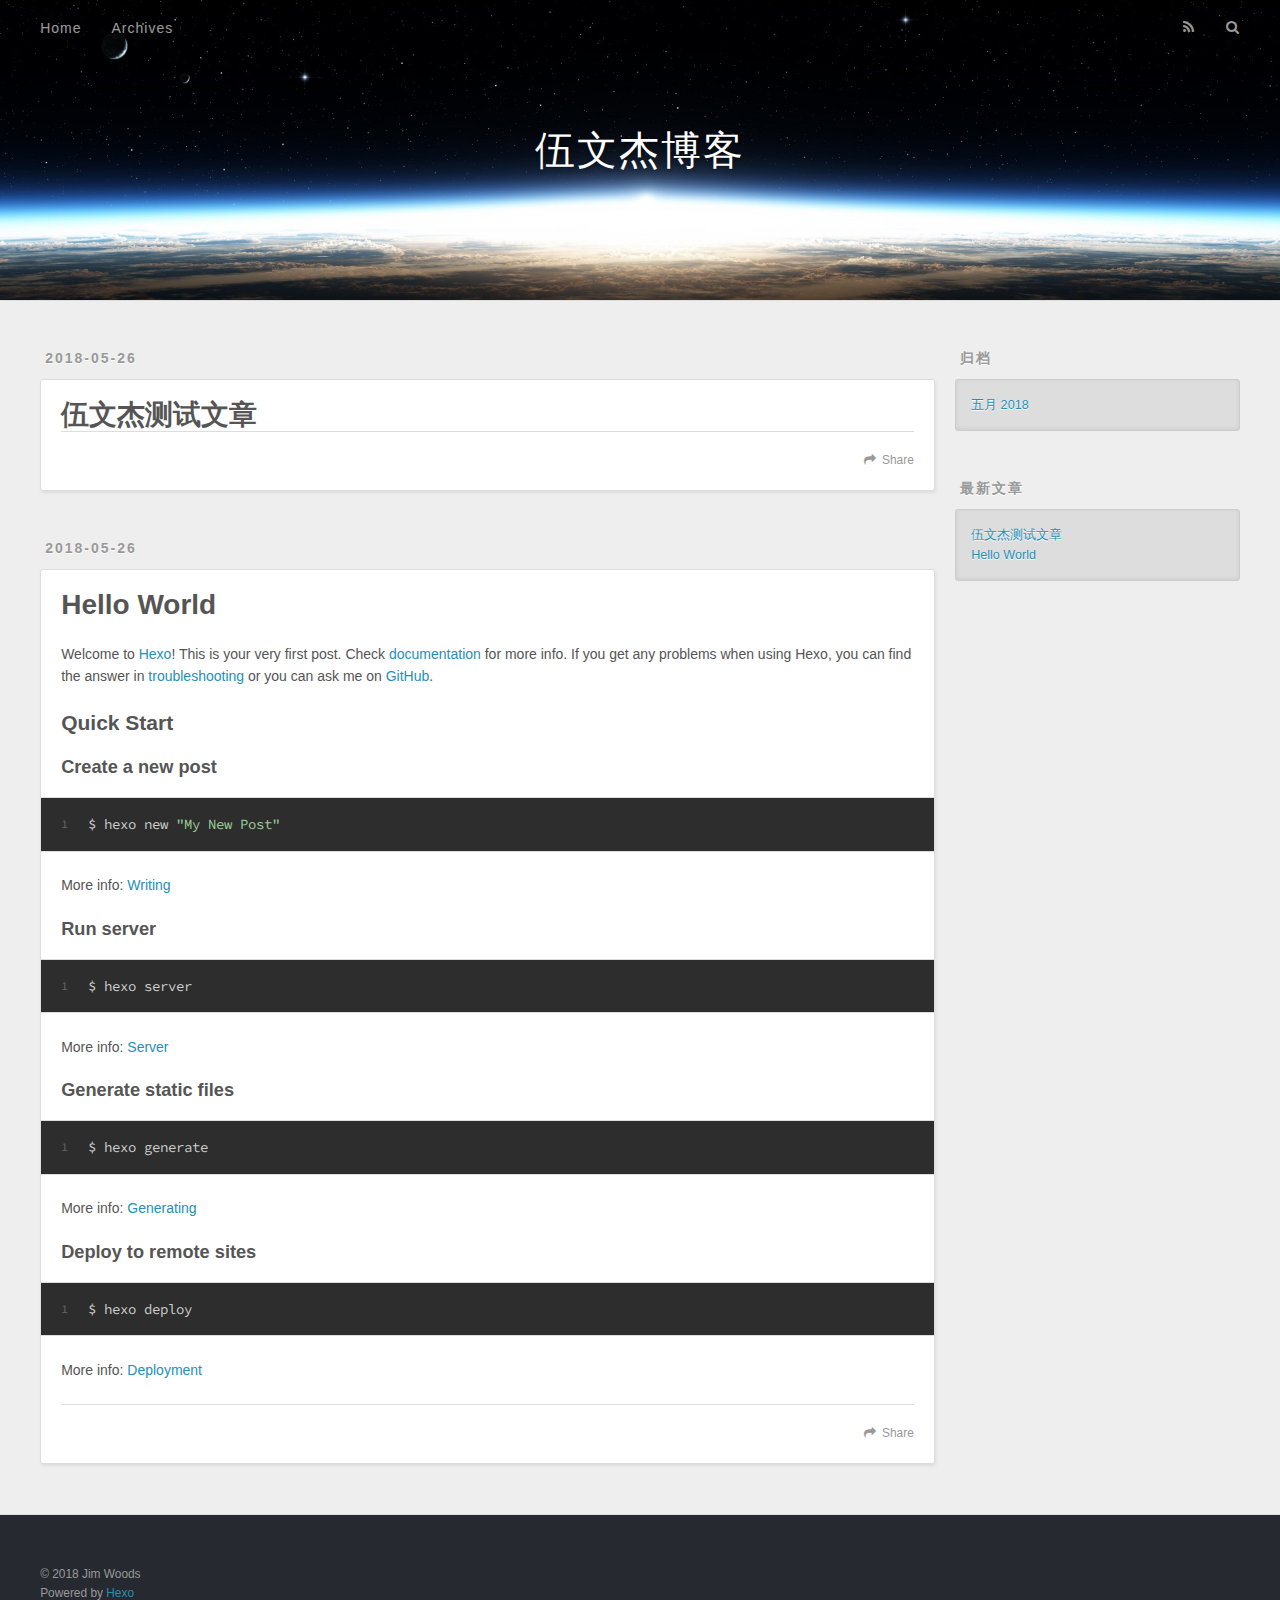
==== index.html @ f6fec32f "Site updated: 2018-05-26 16:33:11" ====
<!DOCTYPE html>
<html>
<head>
  <meta charset="utf-8">
  

  
  <title>伍文杰博客</title>
  <meta name="viewport" content="width=device-width, initial-scale=1, maximum-scale=1">
  <meta property="og:type" content="website">
<meta property="og:title" content="伍文杰博客">
<meta property="og:url" content="http://yoursite.com/index.html">
<meta property="og:site_name" content="伍文杰博客">
<meta property="og:locale" content="zh-CN">
<meta name="twitter:card" content="summary">
<meta name="twitter:title" content="伍文杰博客">
  
    <link rel="alternate" href="/atom.xml" title="伍文杰博客" type="application/atom+xml">
  
  
    <link rel="icon" href="/favicon.png">
  
  
    <link href="//fonts.googleapis.com/css?family=Source+Code+Pro" rel="stylesheet" type="text/css">
  
  <link rel="stylesheet" href="/css/style.css">
</head>

<body>
  <div id="container">
    <div id="wrap">
      <header id="header">
  <div id="banner"></div>
  <div id="header-outer" class="outer">
    <div id="header-title" class="inner">
      <h1 id="logo-wrap">
        <a href="/" id="logo">伍文杰博客</a>
      </h1>
      
    </div>
    <div id="header-inner" class="inner">
      <nav id="main-nav">
        <a id="main-nav-toggle" class="nav-icon"></a>
        
          <a class="main-nav-link" href="/">Home</a>
        
          <a class="main-nav-link" href="/archives">Archives</a>
        
      </nav>
      <nav id="sub-nav">
        
          <a id="nav-rss-link" class="nav-icon" href="/atom.xml" title="RSS Feed"></a>
        
        <a id="nav-search-btn" class="nav-icon" title="搜索"></a>
      </nav>
      <div id="search-form-wrap">
        <form action="//google.com/search" method="get" accept-charset="UTF-8" class="search-form"><input type="search" name="q" class="search-form-input" placeholder="Search"><button type="submit" class="search-form-submit">&#xF002;</button><input type="hidden" name="sitesearch" value="http://yoursite.com"></form>
      </div>
    </div>
  </div>
</header>
      <div class="outer">
        <section id="main">
  
    <article id="post-伍文杰测试文章" class="article article-type-post" itemscope itemprop="blogPost">
  <div class="article-meta">
    <a href="/2018/05/26/伍文杰测试文章/" class="article-date">
  <time datetime="2018-05-26T08:25:30.000Z" itemprop="datePublished">2018-05-26</time>
</a>
    
  </div>
  <div class="article-inner">
    
    
      <header class="article-header">
        
  
    <h1 itemprop="name">
      <a class="article-title" href="/2018/05/26/伍文杰测试文章/">伍文杰测试文章</a>
    </h1>
  

      </header>
    
    <div class="article-entry" itemprop="articleBody">
      
        
      
    </div>
    <footer class="article-footer">
      <a data-url="http://yoursite.com/2018/05/26/伍文杰测试文章/" data-id="cjhn4tda400001oex95e65n4l" class="article-share-link">Share</a>
      
      
    </footer>
  </div>
  
</article>


  
    <article id="post-hello-world" class="article article-type-post" itemscope itemprop="blogPost">
  <div class="article-meta">
    <a href="/2018/05/26/hello-world/" class="article-date">
  <time datetime="2018-05-26T06:50:49.841Z" itemprop="datePublished">2018-05-26</time>
</a>
    
  </div>
  <div class="article-inner">
    
    
      <header class="article-header">
        
  
    <h1 itemprop="name">
      <a class="article-title" href="/2018/05/26/hello-world/">Hello World</a>
    </h1>
  

      </header>
    
    <div class="article-entry" itemprop="articleBody">
      
        <p>Welcome to <a href="https://hexo.io/" target="_blank" rel="noopener">Hexo</a>! This is your very first post. Check <a href="https://hexo.io/docs/" target="_blank" rel="noopener">documentation</a> for more info. If you get any problems when using Hexo, you can find the answer in <a href="https://hexo.io/docs/troubleshooting.html" target="_blank" rel="noopener">troubleshooting</a> or you can ask me on <a href="https://github.com/hexojs/hexo/issues" target="_blank" rel="noopener">GitHub</a>.</p>
<h2 id="Quick-Start"><a href="#Quick-Start" class="headerlink" title="Quick Start"></a>Quick Start</h2><h3 id="Create-a-new-post"><a href="#Create-a-new-post" class="headerlink" title="Create a new post"></a>Create a new post</h3><figure class="highlight bash"><table><tr><td class="gutter"><pre><span class="line">1</span><br></pre></td><td class="code"><pre><span class="line">$ hexo new <span class="string">"My New Post"</span></span><br></pre></td></tr></table></figure>
<p>More info: <a href="https://hexo.io/docs/writing.html" target="_blank" rel="noopener">Writing</a></p>
<h3 id="Run-server"><a href="#Run-server" class="headerlink" title="Run server"></a>Run server</h3><figure class="highlight bash"><table><tr><td class="gutter"><pre><span class="line">1</span><br></pre></td><td class="code"><pre><span class="line">$ hexo server</span><br></pre></td></tr></table></figure>
<p>More info: <a href="https://hexo.io/docs/server.html" target="_blank" rel="noopener">Server</a></p>
<h3 id="Generate-static-files"><a href="#Generate-static-files" class="headerlink" title="Generate static files"></a>Generate static files</h3><figure class="highlight bash"><table><tr><td class="gutter"><pre><span class="line">1</span><br></pre></td><td class="code"><pre><span class="line">$ hexo generate</span><br></pre></td></tr></table></figure>
<p>More info: <a href="https://hexo.io/docs/generating.html" target="_blank" rel="noopener">Generating</a></p>
<h3 id="Deploy-to-remote-sites"><a href="#Deploy-to-remote-sites" class="headerlink" title="Deploy to remote sites"></a>Deploy to remote sites</h3><figure class="highlight bash"><table><tr><td class="gutter"><pre><span class="line">1</span><br></pre></td><td class="code"><pre><span class="line">$ hexo deploy</span><br></pre></td></tr></table></figure>
<p>More info: <a href="https://hexo.io/docs/deployment.html" target="_blank" rel="noopener">Deployment</a></p>

      
    </div>
    <footer class="article-footer">
      <a data-url="http://yoursite.com/2018/05/26/hello-world/" data-id="cjhn4tdaj00011oexvf4c4jcm" class="article-share-link">Share</a>
      
      
    </footer>
  </div>
  
</article>


  


</section>
        
          <aside id="sidebar">
  
    

  
    

  
    
  
    
  <div class="widget-wrap">
    <h3 class="widget-title">归档</h3>
    <div class="widget">
      <ul class="archive-list"><li class="archive-list-item"><a class="archive-list-link" href="/archives/2018/05/">五月 2018</a></li></ul>
    </div>
  </div>


  
    
  <div class="widget-wrap">
    <h3 class="widget-title">最新文章</h3>
    <div class="widget">
      <ul>
        
          <li>
            <a href="/2018/05/26/伍文杰测试文章/">伍文杰测试文章</a>
          </li>
        
          <li>
            <a href="/2018/05/26/hello-world/">Hello World</a>
          </li>
        
      </ul>
    </div>
  </div>

  
</aside>
        
      </div>
      <footer id="footer">
  
  <div class="outer">
    <div id="footer-info" class="inner">
      &copy; 2018 Jim Woods<br>
      Powered by <a href="http://hexo.io/" target="_blank">Hexo</a>
    </div>
  </div>
</footer>
    </div>
    <nav id="mobile-nav">
  
    <a href="/" class="mobile-nav-link">Home</a>
  
    <a href="/archives" class="mobile-nav-link">Archives</a>
  
</nav>
    

<script src="//ajax.googleapis.com/ajax/libs/jquery/2.0.3/jquery.min.js"></script>


  <link rel="stylesheet" href="/fancybox/jquery.fancybox.css">
  <script src="/fancybox/jquery.fancybox.pack.js"></script>


<script src="/js/script.js"></script>



  </div>
</body>
</html>
---- css/style.css ----
body {
  width: 100%;
}
body:before,
body:after {
  content: "";
  display: table;
}
body:after {
  clear: both;
}
html,
body,
div,
span,
applet,
object,
iframe,
h1,
h2,
h3,
h4,
h5,
h6,
p,
blockquote,
pre,
a,
abbr,
acronym,
address,
big,
cite,
code,
del,
dfn,
em,
img,
ins,
kbd,
q,
s,
samp,
small,
strike,
strong,
sub,
sup,
tt,
var,
dl,
dt,
dd,
ol,
ul,
li,
fieldset,
form,
label,
legend,
table,
caption,
tbody,
tfoot,
thead,
tr,
th,
td {
  margin: 0;
  padding: 0;
  border: 0;
  outline: 0;
  font-weight: inherit;
  font-style: inherit;
  font-family: inherit;
  font-size: 100%;
  vertical-align: baseline;
}
body {
  line-height: 1;
  color: #000;
  background: #fff;
}
ol,
ul {
  list-style: none;
}
table {
  border-collapse: separate;
  border-spacing: 0;
  vertical-align: middle;
}
caption,
th,
td {
  text-align: left;
  font-weight: normal;
  vertical-align: middle;
}
a img {
  border: none;
}
input,
button {
  margin: 0;
  padding: 0;
}
input::-moz-focus-inner,
button::-moz-focus-inner {
  border: 0;
  padding: 0;
}
@font-face {
  font-family: FontAwesome;
  font-style: normal;
  font-weight: normal;
  src: url("fonts/fontawesome-webfont.eot?v=#4.0.3");
  src: url("fonts/fontawesome-webfont.eot?#iefix&v=#4.0.3") format("embedded-opentype"), url("fonts/fontawesome-webfont.woff?v=#4.0.3") format("woff"), url("fonts/fontawesome-webfont.ttf?v=#4.0.3") format("truetype"), url("fonts/fontawesome-webfont.svg#fontawesomeregular?v=#4.0.3") format("svg");
}
html,
body,
#container {
  height: 100%;
}
body {
  background: #eee;
  font: 14px -apple-system, BlinkMacSystemFont, "Segoe UI", "Roboto", "Oxygen", "Ubuntu", "Cantarell", "Fira Sans", "Droid Sans", "Helvetica Neue", sans-serif;
  -webkit-text-size-adjust: 100%;
}
.outer {
  max-width: 1220px;
  margin: 0 auto;
  padding: 0 20px;
}
.outer:before,
.outer:after {
  content: "";
  display: table;
}
.outer:after {
  clear: both;
}
.inner {
  display: inline;
  float: left;
  width: 98.33333333333333%;
  margin: 0 0.833333333333333%;
}
.left,
.alignleft {
  float: left;
}
.right,
.alignright {
  float: right;
}
.clear {
  clear: both;
}
#container {
  position: relative;
}
.mobile-nav-on {
  overflow: hidden;
}
#wrap {
  height: 100%;
  width: 100%;
  position: absolute;
  top: 0;
  left: 0;
  -webkit-transition: 0.2s ease-out;
  -moz-transition: 0.2s ease-out;
  -ms-transition: 0.2s ease-out;
  transition: 0.2s ease-out;
  z-index: 1;
  background: #eee;
}
.mobile-nav-on #wrap {
  left: 280px;
}
@media screen and (min-width: 768px) {
  #main {
    display: inline;
    float: left;
    width: 73.33333333333333%;
    margin: 0 0.833333333333333%;
  }
}
.article-date,
.article-category-link,
.archive-year,
.widget-title {
  text-decoration: none;
  text-transform: uppercase;
  letter-spacing: 2px;
  color: #999;
  margin-bottom: 1em;
  margin-left: 5px;
  line-height: 1em;
  text-shadow: 0 1px #fff;
  font-weight: bold;
}
.article-inner,
.archive-article-inner {
  background: #fff;
  -webkit-box-shadow: 1px 2px 3px #ddd;
  box-shadow: 1px 2px 3px #ddd;
  border: 1px solid #ddd;
  border-radius: 3px;
}
.article-entry h1,
.widget h1 {
  font-size: 2em;
}
.article-entry h2,
.widget h2 {
  font-size: 1.5em;
}
.article-entry h3,
.widget h3 {
  font-size: 1.3em;
}
.article-entry h4,
.widget h4 {
  font-size: 1.2em;
}
.article-entry h5,
.widget h5 {
  font-size: 1em;
}
.article-entry h6,
.widget h6 {
  font-size: 1em;
  color: #999;
}
.article-entry hr,
.widget hr {
  border: 1px dashed #ddd;
}
.article-entry strong,
.widget strong {
  font-weight: bold;
}
.article-entry em,
.widget em,
.article-entry cite,
.widget cite {
  font-style: italic;
}
.article-entry sup,
.widget sup,
.article-entry sub,
.widget sub {
  font-size: 0.75em;
  line-height: 0;
  position: relative;
  vertical-align: baseline;
}
.article-entry sup,
.widget sup {
  top: -0.5em;
}
.article-entry sub,
.widget sub {
  bottom: -0.2em;
}
.article-entry small,
.widget small {
  font-size: 0.85em;
}
.article-entry acronym,
.widget acronym,
.article-entry abbr,
.widget abbr {
  border-bottom: 1px dotted;
}
.article-entry ul,
.widget ul,
.article-entry ol,
.widget ol,
.article-entry dl,
.widget dl {
  margin: 0 20px;
  line-height: 1.6em;
}
.article-entry ul ul,
.widget ul ul,
.article-entry ol ul,
.widget ol ul,
.article-entry ul ol,
.widget ul ol,
.article-entry ol ol,
.widget ol ol {
  margin-top: 0;
  margin-bottom: 0;
}
.article-entry ul,
.widget ul {
  list-style: disc;
}
.article-entry ol,
.widget ol {
  list-style: decimal;
}
.article-entry dt,
.widget dt {
  font-weight: bold;
}
#header {
  height: 300px;
  position: relative;
  border-bottom: 1px solid #ddd;
}
#header:before,
#header:after {
  content: "";
  position: absolute;
  left: 0;
  right: 0;
  height: 40px;
}
#header:before {
  top: 0;
  background: -webkit-linear-gradient(rgba(0,0,0,0.2), transparent);
  background: -moz-linear-gradient(rgba(0,0,0,0.2), transparent);
  background: -ms-linear-gradient(rgba(0,0,0,0.2), transparent);
  background: linear-gradient(rgba(0,0,0,0.2), transparent);
}
#header:after {
  bottom: 0;
  background: -webkit-linear-gradient(transparent, rgba(0,0,0,0.2));
  background: -moz-linear-gradient(transparent, rgba(0,0,0,0.2));
  background: -ms-linear-gradient(transparent, rgba(0,0,0,0.2));
  background: linear-gradient(transparent, rgba(0,0,0,0.2));
}
#header-outer {
  height: 100%;
  position: relative;
}
#header-inner {
  position: relative;
  overflow: hidden;
}
#banner {
  position: absolute;
  top: 0;
  left: 0;
  width: 100%;
  height: 100%;
  background: url("images/banner.jpg") center #000;
  -webkit-background-size: cover;
  -moz-background-size: cover;
  background-size: cover;
  z-index: -1;
}
#header-title {
  text-align: center;
  height: 40px;
  position: absolute;
  top: 50%;
  left: 0;
  margin-top: -20px;
}
#logo,
#subtitle {
  text-decoration: none;
  color: #fff;
  font-weight: 300;
  text-shadow: 0 1px 4px rgba(0,0,0,0.3);
}
#logo {
  font-size: 40px;
  line-height: 40px;
  letter-spacing: 2px;
}
#subtitle {
  font-size: 16px;
  line-height: 16px;
  letter-spacing: 1px;
}
#subtitle-wrap {
  margin-top: 16px;
}
#main-nav {
  float: left;
  margin-left: -15px;
}
.nav-icon,
.main-nav-link {
  float: left;
  color: #fff;
  opacity: 0.6;
  text-decoration: none;
  text-shadow: 0 1px rgba(0,0,0,0.2);
  -webkit-transition: opacity 0.2s;
  -moz-transition: opacity 0.2s;
  -ms-transition: opacity 0.2s;
  transition: opacity 0.2s;
  display: block;
  padding: 20px 15px;
}
.nav-icon:hover,
.main-nav-link:hover {
  opacity: 1;
}
.nav-icon {
  font-family: FontAwesome;
  text-align: center;
  font-size: 14px;
  width: 14px;
  height: 14px;
  padding: 20px 15px;
  position: relative;
  cursor: pointer;
}
.main-nav-link {
  font-weight: 300;
  letter-spacing: 1px;
}
@media screen and (max-width: 479px) {
  .main-nav-link {
    display: none;
  }
}
#main-nav-toggle {
  display: none;
}
#main-nav-toggle:before {
  content: "\f0c9";
}
@media screen and (max-width: 479px) {
  #main-nav-toggle {
    display: block;
  }
}
#sub-nav {
  float: right;
  margin-right: -15px;
}
#nav-rss-link:before {
  content: "\f09e";
}
#nav-search-btn:before {
  content: "\f002";
}
#search-form-wrap {
  position: absolute;
  top: 15px;
  width: 150px;
  height: 30px;
  right: -150px;
  opacity: 0;
  -webkit-transition: 0.2s ease-out;
  -moz-transition: 0.2s ease-out;
  -ms-transition: 0.2s ease-out;
  transition: 0.2s ease-out;
}
#search-form-wrap.on {
  opacity: 1;
  right: 0;
}
@media screen and (max-width: 479px) {
  #search-form-wrap {
    width: 100%;
    right: -100%;
  }
}
.search-form {
  position: absolute;
  top: 0;
  left: 0;
  right: 0;
  background: #fff;
  padding: 5px 15px;
  border-radius: 15px;
  -webkit-box-shadow: 0 0 10px rgba(0,0,0,0.3);
  box-shadow: 0 0 10px rgba(0,0,0,0.3);
}
.search-form-input {
  border: none;
  background: none;
  color: #555;
  width: 100%;
  font: 13px -apple-system, BlinkMacSystemFont, "Segoe UI", "Roboto", "Oxygen", "Ubuntu", "Cantarell", "Fira Sans", "Droid Sans", "Helvetica Neue", sans-serif;
  outline: none;
}
.search-form-input::-webkit-search-results-decoration,
.search-form-input::-webkit-search-cancel-button {
  -webkit-appearance: none;
}
.search-form-submit {
  position: absolute;
  top: 50%;
  right: 10px;
  margin-top: -7px;
  font: 13px FontAwesome;
  border: none;
  background: none;
  color: #bbb;
  cursor: pointer;
}
.search-form-submit:hover,
.search-form-submit:focus {
  color: #777;
}
.article {
  margin: 50px 0;
}
.article-inner {
  overflow: hidden;
}
.article-meta:before,
.article-meta:after {
  content: "";
  display: table;
}
.article-meta:after {
  clear: both;
}
.article-date {
  float: left;
}
.article-category {
  float: left;
  line-height: 1em;
  color: #ccc;
  text-shadow: 0 1px #fff;
  margin-left: 8px;
}
.article-category:before {
  content: "\2022";
}
.article-category-link {
  margin: 0 12px 1em;
}
.article-header {
  padding: 20px 20px 0;
}
.article-title {
  text-decoration: none;
  font-size: 2em;
  font-weight: bold;
  color: #555;
  line-height: 1.1em;
  -webkit-transition: color 0.2s;
  -moz-transition: color 0.2s;
  -ms-transition: color 0.2s;
  transition: color 0.2s;
}
a.article-title:hover {
  color: #258fb8;
}
.article-entry {
  color: #555;
  padding: 0 20px;
}
.article-entry:before,
.article-entry:after {
  content: "";
  display: table;
}
.article-entry:after {
  clear: both;
}
.article-entry p,
.article-entry table {
  line-height: 1.6em;
  margin: 1.6em 0;
}
.article-entry h1,
.article-entry h2,
.article-entry h3,
.article-entry h4,
.article-entry h5,
.article-entry h6 {
  font-weight: bold;
}
.article-entry h1,
.article-entry h2,
.article-entry h3,
.article-entry h4,
.article-entry h5,
.article-entry h6 {
  line-height: 1.1em;
  margin: 1.1em 0;
}
.article-entry a {
  color: #258fb8;
  text-decoration: none;
}
.article-entry a:hover {
  text-decoration: underline;
}
.article-entry ul,
.article-entry ol,
.article-entry dl {
  margin-top: 1.6em;
  margin-bottom: 1.6em;
}
.article-entry img,
.article-entry video {
  max-width: 100%;
  height: auto;
  display: block;
  margin: auto;
}
.article-entry iframe {
  border: none;
}
.article-entry table {
  width: 100%;
  border-collapse: collapse;
  border-spacing: 0;
}
.article-entry th {
  font-weight: bold;
  border-bottom: 3px solid #ddd;
  padding-bottom: 0.5em;
}
.article-entry td {
  border-bottom: 1px solid #ddd;
  padding: 10px 0;
}
.article-entry blockquote {
  font-family: Georgia, "Times New Roman", serif;
  font-size: 1.4em;
  margin: 1.6em 20px;
  text-align: center;
}
.article-entry blockquote footer {
  font-size: 14px;
  margin: 1.6em 0;
  font-family: -apple-system, BlinkMacSystemFont, "Segoe UI", "Roboto", "Oxygen", "Ubuntu", "Cantarell", "Fira Sans", "Droid Sans", "Helvetica Neue", sans-serif;
}
.article-entry blockquote footer cite:before {
  content: "—";
  padding: 0 0.5em;
}
.article-entry .pullquote {
  text-align: left;
  width: 45%;
  margin: 0;
}
.article-entry .pullquote.left {
  margin-left: 0.5em;
  margin-right: 1em;
}
.article-entry .pullquote.right {
  margin-right: 0.5em;
  margin-left: 1em;
}
.article-entry .caption {
  color: #999;
  display: block;
  font-size: 0.9em;
  margin-top: 0.5em;
  position: relative;
  text-align: center;
}
.article-entry .video-container {
  position: relative;
  padding-top: 56.25%;
  height: 0;
  overflow: hidden;
}
.article-entry .video-container iframe,
.article-entry .video-container object,
.article-entry .video-container embed {
  position: absolute;
  top: 0;
  left: 0;
  width: 100%;
  height: 100%;
  margin-top: 0;
}
.article-more-link a {
  display: inline-block;
  line-height: 1em;
  padding: 6px 15px;
  border-radius: 15px;
  background: #eee;
  color: #999;
  text-shadow: 0 1px #fff;
  text-decoration: none;
}
.article-more-link a:hover {
  background: #258fb8;
  color: #fff;
  text-decoration: none;
  text-shadow: 0 1px #1e7293;
}
.article-footer {
  font-size: 0.85em;
  line-height: 1.6em;
  border-top: 1px solid #ddd;
  padding-top: 1.6em;
  margin: 0 20px 20px;
}
.article-footer:before,
.article-footer:after {
  content: "";
  display: table;
}
.article-footer:after {
  clear: both;
}
.article-footer a {
  color: #999;
  text-decoration: none;
}
.article-footer a:hover {
  color: #555;
}
.article-tag-list-item {
  float: left;
  margin-right: 10px;
}
.article-tag-list-link:before {
  content: "#";
}
.article-comment-link {
  float: right;
}
.article-comment-link:before {
  content: "\f075";
  font-family: FontAwesome;
  padding-right: 8px;
}
.article-share-link {
  cursor: pointer;
  float: right;
  margin-left: 20px;
}
.article-share-link:before {
  content: "\f064";
  font-family: FontAwesome;
  padding-right: 6px;
}
#article-nav {
  position: relative;
}
#article-nav:before,
#article-nav:after {
  content: "";
  display: table;
}
#article-nav:after {
  clear: both;
}
@media screen and (min-width: 768px) {
  #article-nav {
    margin: 50px 0;
  }
  #article-nav:before {
    width: 8px;
    height: 8px;
    position: absolute;
    top: 50%;
    left: 50%;
    margin-top: -4px;
    margin-left: -4px;
    content: "";
    border-radius: 50%;
    background: #ddd;
    -webkit-box-shadow: 0 1px 2px #fff;
    box-shadow: 0 1px 2px #fff;
  }
}
.article-nav-link-wrap {
  text-decoration: none;
  text-shadow: 0 1px #fff;
  color: #999;
  -webkit-box-sizing: border-box;
  -moz-box-sizing: border-box;
  box-sizing: border-box;
  margin-top: 50px;
  text-align: center;
  display: block;
}
.article-nav-link-wrap:hover {
  color: #555;
}
@media screen and (min-width: 768px) {
  .article-nav-link-wrap {
    width: 50%;
    margin-top: 0;
  }
}
@media screen and (min-width: 768px) {
  #article-nav-newer {
    float: left;
    text-align: right;
    padding-right: 20px;
  }
}
@media screen and (min-width: 768px) {
  #article-nav-older {
    float: right;
    text-align: left;
    padding-left: 20px;
  }
}
.article-nav-caption {
  text-transform: uppercase;
  letter-spacing: 2px;
  color: #ddd;
  line-height: 1em;
  font-weight: bold;
}
#article-nav-newer .article-nav-caption {
  margin-right: -2px;
}
.article-nav-title {
  font-size: 0.85em;
  line-height: 1.6em;
  margin-top: 0.5em;
}
.article-share-box {
  position: absolute;
  display: none;
  background: #fff;
  -webkit-box-shadow: 1px 2px 10px rgba(0,0,0,0.2);
  box-shadow: 1px 2px 10px rgba(0,0,0,0.2);
  border-radius: 3px;
  margin-left: -145px;
  overflow: hidden;
  z-index: 1;
}
.article-share-box.on {
  display: block;
}
.article-share-input {
  width: 100%;
  background: none;
  -webkit-box-sizing: border-box;
  -moz-box-sizing: border-box;
  box-sizing: border-box;
  font: 14px -apple-system, BlinkMacSystemFont, "Segoe UI", "Roboto", "Oxygen", "Ubuntu", "Cantarell", "Fira Sans", "Droid Sans", "Helvetica Neue", sans-serif;
  padding: 0 15px;
  color: #555;
  outline: none;
  border: 1px solid #ddd;
  border-radius: 3px 3px 0 0;
  height: 36px;
  line-height: 36px;
}
.article-share-links {
  background: #eee;
}
.article-share-links:before,
.article-share-links:after {
  content: "";
  display: table;
}
.article-share-links:after {
  clear: both;
}
.article-share-twitter,
.article-share-facebook,
.article-share-pinterest,
.article-share-google {
  width: 50px;
  height: 36px;
  display: block;
  float: left;
  position: relative;
  color: #999;
  text-shadow: 0 1px #fff;
}
.article-share-twitter:before,
.article-share-facebook:before,
.article-share-pinterest:before,
.article-share-google:before {
  font-size: 20px;
  font-family: FontAwesome;
  width: 20px;
  height: 20px;
  position: absolute;
  top: 50%;
  left: 50%;
  margin-top: -10px;
  margin-left: -10px;
  text-align: center;
}
.article-share-twitter:hover,
.article-share-facebook:hover,
.article-share-pinterest:hover,
.article-share-google:hover {
  color: #fff;
}
.article-share-twitter:before {
  content: "\f099";
}
.article-share-twitter:hover {
  background: #00aced;
  text-shadow: 0 1px #008abe;
}
.article-share-facebook:before {
  content: "\f09a";
}
.article-share-facebook:hover {
  background: #3b5998;
  text-shadow: 0 1px #2f477a;
}
.article-share-pinterest:before {
  content: "\f0d2";
}
.article-share-pinterest:hover {
  background: #cb2027;
  text-shadow: 0 1px #a21a1f;
}
.article-share-google:before {
  content: "\f0d5";
}
.article-share-google:hover {
  background: #dd4b39;
  text-shadow: 0 1px #be3221;
}
.article-gallery {
  background: #000;
  position: relative;
}
.article-gallery-photos {
  position: relative;
  overflow: hidden;
}
.article-gallery-img {
  display: none;
  max-width: 100%;
}
.article-gallery-img:first-child {
  display: block;
}
.article-gallery-img.loaded {
  position: absolute;
  display: block;
}
.article-gallery-img img {
  display: block;
  max-width: 100%;
  margin: 0 auto;
}
#comments {
  background: #fff;
  -webkit-box-shadow: 1px 2px 3px #ddd;
  box-shadow: 1px 2px 3px #ddd;
  padding: 20px;
  border: 1px solid #ddd;
  border-radius: 3px;
  margin: 50px 0;
}
#comments a {
  color: #258fb8;
}
.archives-wrap {
  margin: 50px 0;
}
.archives:before,
.archives:after {
  content: "";
  display: table;
}
.archives:after {
  clear: both;
}
.archive-year-wrap {
  margin-bottom: 1em;
}
.archives {
  -webkit-column-gap: 10px;
  -moz-column-gap: 10px;
  column-gap: 10px;
}
@media screen and (min-width: 480px) and (max-width: 767px) {
  .archives {
    -webkit-column-count: 2;
    -moz-column-count: 2;
    column-count: 2;
  }
}
@media screen and (min-width: 768px) {
  .archives {
    -webkit-column-count: 3;
    -moz-column-count: 3;
    column-count: 3;
  }
}
.archive-article {
  -webkit-column-break-inside: avoid;
  page-break-inside: avoid;
  overflow: hidden;
  break-inside: avoid-column;
}
.archive-article-inner {
  padding: 10px;
  margin-bottom: 15px;
}
.archive-article-title {
  text-decoration: none;
  font-weight: bold;
  color: #555;
  -webkit-transition: color 0.2s;
  -moz-transition: color 0.2s;
  -ms-transition: color 0.2s;
  transition: color 0.2s;
  line-height: 1.6em;
}
.archive-article-title:hover {
  color: #258fb8;
}
.archive-article-footer {
  margin-top: 1em;
}
.archive-article-date {
  color: #999;
  text-decoration: none;
  font-size: 0.85em;
  line-height: 1em;
  margin-bottom: 0.5em;
  display: block;
}
#page-nav {
  margin: 50px auto;
  background: #fff;
  -webkit-box-shadow: 1px 2px 3px #ddd;
  box-shadow: 1px 2px 3px #ddd;
  border: 1px solid #ddd;
  border-radius: 3px;
  text-align: center;
  color: #999;
  overflow: hidden;
}
#page-nav:before,
#page-nav:after {
  content: "";
  display: table;
}
#page-nav:after {
  clear: both;
}
#page-nav a,
#page-nav span {
  padding: 10px 20px;
  line-height: 1;
  height: 2ex;
}
#page-nav a {
  color: #999;
  text-decoration: none;
}
#page-nav a:hover {
  background: #999;
  color: #fff;
}
#page-nav .prev {
  float: left;
}
#page-nav .next {
  float: right;
}
#page-nav .page-number {
  display: inline-block;
}
@media screen and (max-width: 479px) {
  #page-nav .page-number {
    display: none;
  }
}
#page-nav .current {
  color: #555;
  font-weight: bold;
}
#page-nav .space {
  color: #ddd;
}
#footer {
  background: #262a30;
  padding: 50px 0;
  border-top: 1px solid #ddd;
  color: #999;
}
#footer a {
  color: #258fb8;
  text-decoration: none;
}
#footer a:hover {
  text-decoration: underline;
}
#footer-info {
  line-height: 1.6em;
  font-size: 0.85em;
}
.article-entry pre,
.article-entry .highlight {
  background: #2d2d2d;
  margin: 0 -20px;
  padding: 15px 20px;
  border-style: solid;
  border-color: #ddd;
  border-width: 1px 0;
  overflow: auto;
  color: #ccc;
  line-height: 22.400000000000002px;
}
.article-entry .highlight .gutter pre,
.article-entry .gist .gist-file .gist-data .line-numbers {
  color: #666;
  font-size: 0.85em;
}
.article-entry pre,
.article-entry code {
  font-family: "Source Code Pro", Consolas, Monaco, Menlo, Consolas, monospace;
}
.article-entry code {
  background: #eee;
  text-shadow: 0 1px #fff;
  padding: 0 0.3em;
}
.article-entry pre code {
  background: none;
  text-shadow: none;
  padding: 0;
}
.article-entry .highlight pre {
  border: none;
  margin: 0;
  padding: 0;
}
.article-entry .highlight table {
  margin: 0;
  width: auto;
}
.article-entry .highlight td {
  border: none;
  padding: 0;
}
.article-entry .highlight figcaption {
  font-size: 0.85em;
  color: #999;
  line-height: 1em;
  margin-bottom: 1em;
}
.article-entry .highlight figcaption:before,
.article-entry .highlight figcaption:after {
  content: "";
  display: table;
}
.article-entry .highlight figcaption:after {
  clear: both;
}
.article-entry .highlight figcaption a {
  float: right;
}
.article-entry .highlight .gutter pre {
  text-align: right;
  padding-right: 20px;
}
.article-entry .highlight .line {
  height: 22.400000000000002px;
}
.article-entry .highlight .line.marked {
  background: #515151;
}
.article-entry .gist {
  margin: 0 -20px;
  border-style: solid;
  border-color: #ddd;
  border-width: 1px 0;
  background: #2d2d2d;
  padding: 15px 20px 15px 0;
}
.article-entry .gist .gist-file {
  border: none;
  font-family: "Source Code Pro", Consolas, Monaco, Menlo, Consolas, monospace;
  margin: 0;
}
.article-entry .gist .gist-file .gist-data {
  background: none;
  border: none;
}
.article-entry .gist .gist-file .gist-data .line-numbers {
  background: none;
  border: none;
  padding: 0 20px 0 0;
}
.article-entry .gist .gist-file .gist-data .line-data {
  padding: 0 !important;
}
.article-entry .gist .gist-file .highlight {
  margin: 0;
  padding: 0;
  border: none;
}
.article-entry .gist .gist-file .gist-meta {
  background: #2d2d2d;
  color: #999;
  font: 0.85em -apple-system, BlinkMacSystemFont, "Segoe UI", "Roboto", "Oxygen", "Ubuntu", "Cantarell", "Fira Sans", "Droid Sans", "Helvetica Neue", sans-serif;
  text-shadow: 0 0;
  padding: 0;
  margin-top: 1em;
  margin-left: 20px;
}
.article-entry .gist .gist-file .gist-meta a {
  color: #258fb8;
  font-weight: normal;
}
.article-entry .gist .gist-file .gist-meta a:hover {
  text-decoration: underline;
}
pre .comment,
pre .title {
  color: #999;
}
pre .variable,
pre .attribute,
pre .tag,
pre .regexp,
pre .ruby .constant,
pre .xml .tag .title,
pre .xml .pi,
pre .xml .doctype,
pre .html .doctype,
pre .css .id,
pre .css .class,
pre .css .pseudo {
  color: #f2777a;
}
pre .number,
pre .preprocessor,
pre .built_in,
pre .literal,
pre .params,
pre .constant {
  color: #f99157;
}
pre .class,
pre .ruby .class .title,
pre .css .rules .attribute {
  color: #9c9;
}
pre .string,
pre .value,
pre .inheritance,
pre .header,
pre .ruby .symbol,
pre .xml .cdata {
  color: #9c9;
}
pre .css .hexcolor {
  color: #6cc;
}
pre .function,
pre .python .decorator,
pre .python .title,
pre .ruby .function .title,
pre .ruby .title .keyword,
pre .perl .sub,
pre .javascript .title,
pre .coffeescript .title {
  color: #69c;
}
pre .keyword,
pre .javascript .function {
  color: #c9c;
}
@media screen and (max-width: 479px) {
  #mobile-nav {
    position: absolute;
    top: 0;
    left: 0;
    width: 280px;
    height: 100%;
    background: #191919;
    border-right: 1px solid #fff;
  }
}
@media screen and (max-width: 479px) {
  .mobile-nav-link {
    display: block;
    color: #999;
    text-decoration: none;
    padding: 15px 20px;
    font-weight: bold;
  }
  .mobile-nav-link:hover {
    color: #fff;
  }
}
@media screen and (min-width: 768px) {
  #sidebar {
    display: inline;
    float: left;
    width: 23.333333333333332%;
    margin: 0 0.833333333333333%;
  }
}
.widget-wrap {
  margin: 50px 0;
}
.widget {
  color: #777;
  text-shadow: 0 1px #fff;
  background: #ddd;
  -webkit-box-shadow: 0 -1px 4px #ccc inset;
  box-shadow: 0 -1px 4px #ccc inset;
  border: 1px solid #ccc;
  padding: 15px;
  border-radius: 3px;
}
.widget a {
  color: #258fb8;
  text-decoration: none;
}
.widget a:hover {
  text-decoration: underline;
}
.widget ul ul,
.widget ol ul,
.widget dl ul,
.widget ul ol,
.widget ol ol,
.widget dl ol,
.widget ul dl,
.widget ol dl,
.widget dl dl {
  margin-left: 15px;
  list-style: disc;
}
.widget {
  line-height: 1.6em;
  word-wrap: break-word;
  font-size: 0.9em;
}
.widget ul,
.widget ol {
  list-style: none;
  margin: 0;
}
.widget ul ul,
.widget ol ul,
.widget ul ol,
.widget ol ol {
  margin: 0 20px;
}
.widget ul ul,
.widget ol ul {
  list-style: disc;
}
.widget ul ol,
.widget ol ol {
  list-style: decimal;
}
.category-list-count,
.tag-list-count,
.archive-list-count {
  padding-left: 5px;
  color: #999;
  font-size: 0.85em;
}
.category-list-count:before,
.tag-list-count:before,
.archive-list-count:before {
  content: "(";
}
.category-list-count:after,
.tag-list-count:after,
.archive-list-count:after {
  content: ")";
}
.tagcloud a {
  margin-right: 5px;
  display: inline-block;
}
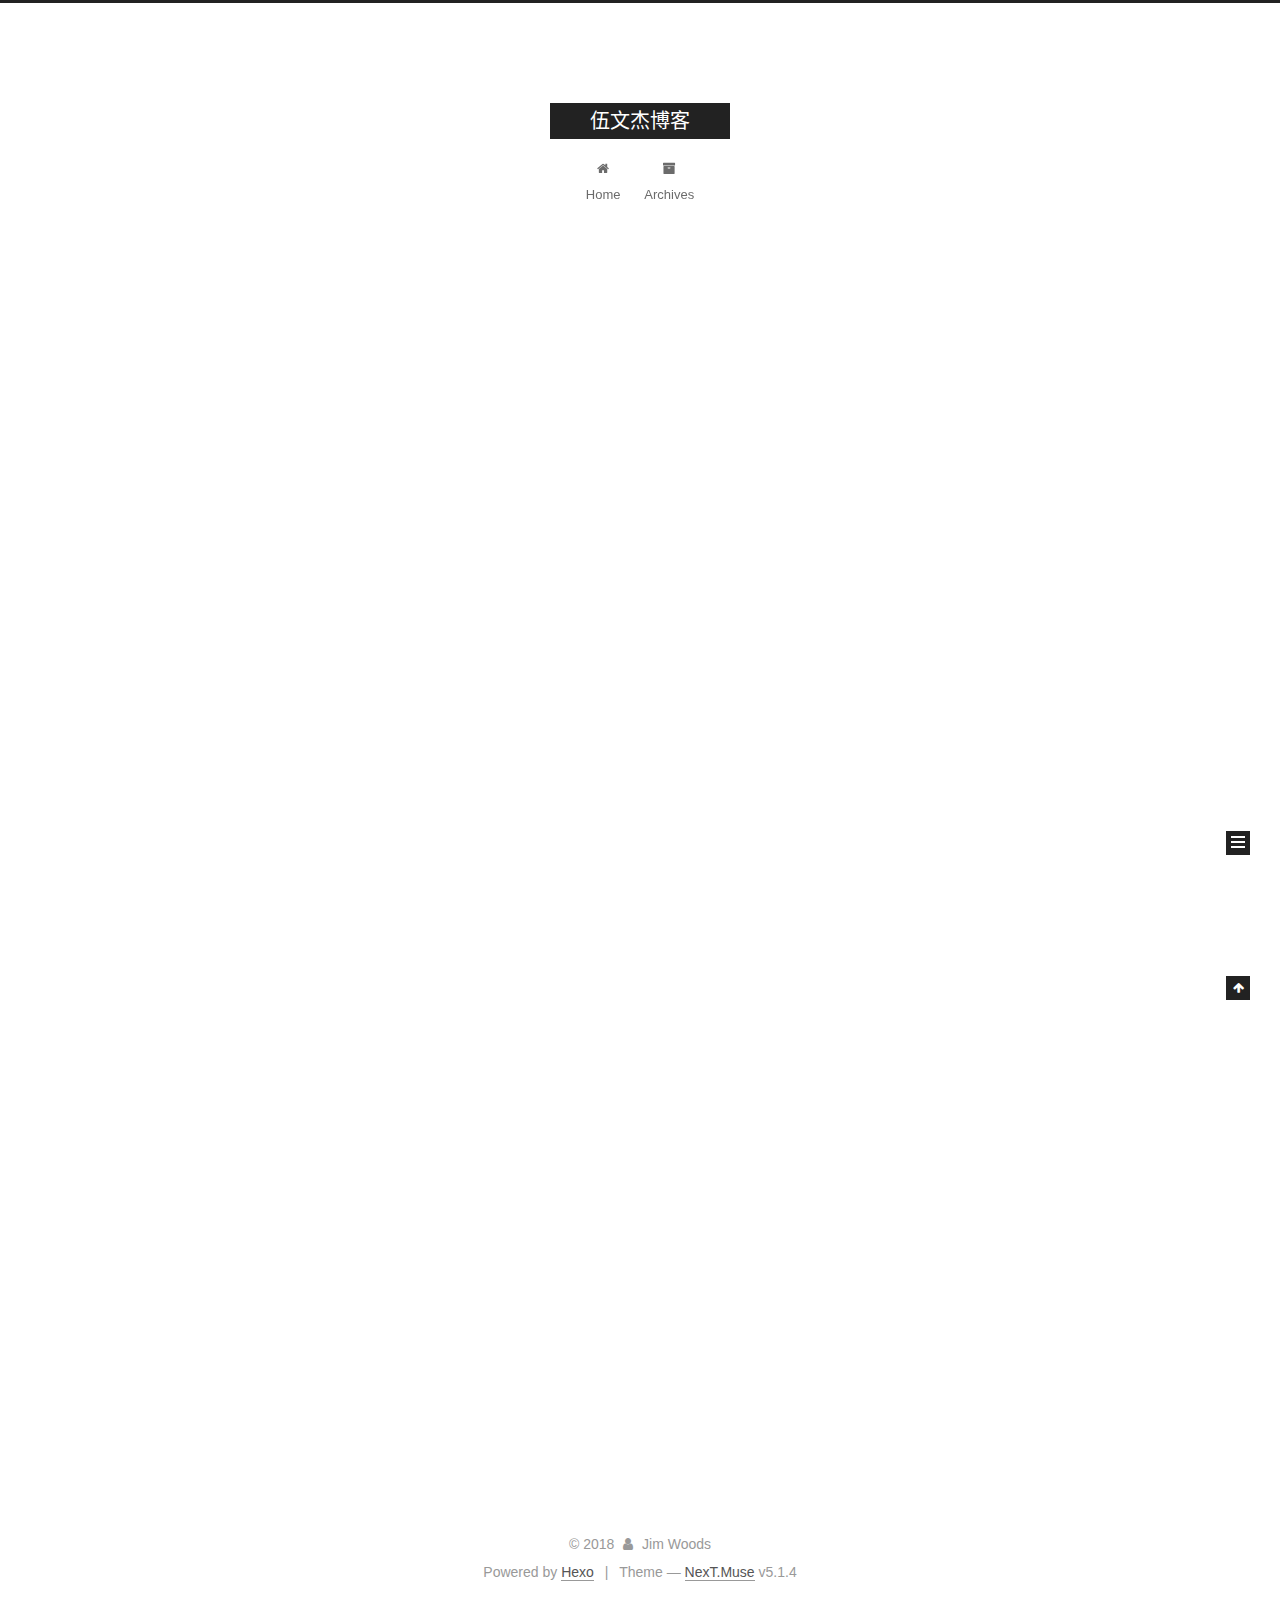
==== commit 481a7bc2: "Site updated: 2018-05-26 17:25:56" ====
--- a/index.html
+++ b/index.html
@@ -1,126 +1,425 @@
 <!DOCTYPE html>
-<html>
+
+
+
+  
+
+
+<html class="theme-next muse use-motion" lang="zh-CN">
 <head>
-  <meta charset="utf-8">
-  
-
-  
-  <title>伍文杰博客</title>
-  <meta name="viewport" content="width=device-width, initial-scale=1, maximum-scale=1">
-  <meta property="og:type" content="website">
+  <meta charset="UTF-8"/>
+<meta http-equiv="X-UA-Compatible" content="IE=edge" />
+<meta name="viewport" content="width=device-width, initial-scale=1, maximum-scale=1"/>
+<meta name="theme-color" content="#222">
+
+
+
+
+
+
+
+
+
+<meta http-equiv="Cache-Control" content="no-transform" />
+<meta http-equiv="Cache-Control" content="no-siteapp" />
+
+
+
+
+
+
+
+
+
+
+
+
+
+
+
+
+  
+  
+  <link href="/lib/fancybox/source/jquery.fancybox.css?v=2.1.5" rel="stylesheet" type="text/css" />
+
+
+
+
+
+
+
+<link href="/lib/font-awesome/css/font-awesome.min.css?v=4.6.2" rel="stylesheet" type="text/css" />
+
+<link href="/css/main.css?v=5.1.4" rel="stylesheet" type="text/css" />
+
+
+  <link rel="apple-touch-icon" sizes="180x180" href="/images/apple-touch-icon-next.png?v=5.1.4">
+
+
+  <link rel="icon" type="image/png" sizes="32x32" href="/images/favicon-32x32-next.png?v=5.1.4">
+
+
+  <link rel="icon" type="image/png" sizes="16x16" href="/images/favicon-16x16-next.png?v=5.1.4">
+
+
+  <link rel="mask-icon" href="/images/logo.svg?v=5.1.4" color="#222">
+
+
+
+
+
+  <meta name="keywords" content="Hexo, NexT" />
+
+
+
+
+
+
+
+
+
+
+<meta property="og:type" content="website">
 <meta property="og:title" content="伍文杰博客">
 <meta property="og:url" content="http://yoursite.com/index.html">
 <meta property="og:site_name" content="伍文杰博客">
 <meta property="og:locale" content="zh-CN">
 <meta name="twitter:card" content="summary">
 <meta name="twitter:title" content="伍文杰博客">
-  
-    <link rel="alternate" href="/atom.xml" title="伍文杰博客" type="application/atom+xml">
-  
-  
-    <link rel="icon" href="/favicon.png">
-  
-  
-    <link href="//fonts.googleapis.com/css?family=Source+Code+Pro" rel="stylesheet" type="text/css">
-  
-  <link rel="stylesheet" href="/css/style.css">
+
+
+
+<script type="text/javascript" id="hexo.configurations">
+  var NexT = window.NexT || {};
+  var CONFIG = {
+    root: '/',
+    scheme: 'Muse',
+    version: '5.1.4',
+    sidebar: {"position":"left","display":"post","offset":12,"b2t":false,"scrollpercent":false,"onmobile":false},
+    fancybox: true,
+    tabs: true,
+    motion: {"enable":true,"async":false,"transition":{"post_block":"fadeIn","post_header":"slideDownIn","post_body":"slideDownIn","coll_header":"slideLeftIn","sidebar":"slideUpIn"}},
+    duoshuo: {
+      userId: '0',
+      author: 'Author'
+    },
+    algolia: {
+      applicationID: '',
+      apiKey: '',
+      indexName: '',
+      hits: {"per_page":10},
+      labels: {"input_placeholder":"Search for Posts","hits_empty":"We didn't find any results for the search: ${query}","hits_stats":"${hits} results found in ${time} ms"}
+    }
+  };
+</script>
+
+
+
+  <link rel="canonical" href="http://yoursite.com/"/>
+
+
+
+
+
+  <title>伍文杰博客</title>
+  
+
+
+
+
+
+
+
+
 </head>
 
-<body>
-  <div id="container">
-    <div id="wrap">
-      <header id="header">
-  <div id="banner"></div>
-  <div id="header-outer" class="outer">
-    <div id="header-title" class="inner">
-      <h1 id="logo-wrap">
-        <a href="/" id="logo">伍文杰博客</a>
-      </h1>
-      
+<body itemscope itemtype="http://schema.org/WebPage" lang="zh-CN">
+
+  
+  
+    
+  
+
+  <div class="container sidebar-position-left 
+  page-home">
+    <div class="headband"></div>
+
+    <header id="header" class="header" itemscope itemtype="http://schema.org/WPHeader">
+      <div class="header-inner"><div class="site-brand-wrapper">
+  <div class="site-meta ">
+    
+
+    <div class="custom-logo-site-title">
+      <a href="/"  class="brand" rel="start">
+        <span class="logo-line-before"><i></i></span>
+        <span class="site-title">伍文杰博客</span>
+        <span class="logo-line-after"><i></i></span>
+      </a>
     </div>
-    <div id="header-inner" class="inner">
-      <nav id="main-nav">
-        <a id="main-nav-toggle" class="nav-icon"></a>
-        
-          <a class="main-nav-link" href="/">Home</a>
-        
-          <a class="main-nav-link" href="/archives">Archives</a>
-        
-      </nav>
-      <nav id="sub-nav">
-        
-          <a id="nav-rss-link" class="nav-icon" href="/atom.xml" title="RSS Feed"></a>
-        
-        <a id="nav-search-btn" class="nav-icon" title="搜索"></a>
-      </nav>
-      <div id="search-form-wrap">
-        <form action="//google.com/search" method="get" accept-charset="UTF-8" class="search-form"><input type="search" name="q" class="search-form-input" placeholder="Search"><button type="submit" class="search-form-submit">&#xF002;</button><input type="hidden" name="sitesearch" value="http://yoursite.com"></form>
-      </div>
+      
+        <p class="site-subtitle"></p>
+      
+  </div>
+
+  <div class="site-nav-toggle">
+    <button>
+      <span class="btn-bar"></span>
+      <span class="btn-bar"></span>
+      <span class="btn-bar"></span>
+    </button>
+  </div>
+</div>
+
+<nav class="site-nav">
+  
+
+  
+    <ul id="menu" class="menu">
+      
+        
+        <li class="menu-item menu-item-home">
+          <a href="/" rel="section">
+            
+              <i class="menu-item-icon fa fa-fw fa-home"></i> <br />
+            
+            Home
+          </a>
+        </li>
+      
+        
+        <li class="menu-item menu-item-archives">
+          <a href="/archives/" rel="section">
+            
+              <i class="menu-item-icon fa fa-fw fa-archive"></i> <br />
+            
+            Archives
+          </a>
+        </li>
+      
+
+      
+    </ul>
+  
+
+  
+</nav>
+
+
+
+ </div>
+    </header>
+
+    <main id="main" class="main">
+      <div class="main-inner">
+        <div class="content-wrap">
+          <div id="content" class="content">
+            
+  <section id="posts" class="posts-expand">
+    
+      
+
+  
+
+  
+  
+  
+
+  <article class="post post-type-normal" itemscope itemtype="http://schema.org/Article">
+  
+  
+  
+  <div class="post-block">
+    <link itemprop="mainEntityOfPage" href="http://yoursite.com/2018/05/26/伍文杰测试文章/">
+
+    <span hidden itemprop="author" itemscope itemtype="http://schema.org/Person">
+      <meta itemprop="name" content="Jim Woods">
+      <meta itemprop="description" content="">
+      <meta itemprop="image" content="/images/avatar.gif">
+    </span>
+
+    <span hidden itemprop="publisher" itemscope itemtype="http://schema.org/Organization">
+      <meta itemprop="name" content="伍文杰博客">
+    </span>
+
+    
+      <header class="post-header">
+
+        
+        
+          <h1 class="post-title" itemprop="name headline">
+                
+                <a class="post-title-link" href="/2018/05/26/伍文杰测试文章/" itemprop="url">伍文杰测试文章</a></h1>
+        
+
+        <div class="post-meta">
+          <span class="post-time">
+            
+              <span class="post-meta-item-icon">
+                <i class="fa fa-calendar-o"></i>
+              </span>
+              
+                <span class="post-meta-item-text">Posted on</span>
+              
+              <time title="Post created" itemprop="dateCreated datePublished" datetime="2018-05-26T16:25:30+08:00">
+                2018-05-26
+              </time>
+            
+
+            
+
+            
+          </span>
+
+          
+
+          
+            
+          
+
+          
+          
+
+          
+
+          
+
+          
+
+        </div>
+      </header>
+    
+
+    
+    
+    
+    <div class="post-body" itemprop="articleBody">
+
+      
+      
+
+      
+        
+          
+            
+          
+        
+      
     </div>
-  </div>
-</header>
-      <div class="outer">
-        <section id="main">
-  
-    <article id="post-伍文杰测试文章" class="article article-type-post" itemscope itemprop="blogPost">
-  <div class="article-meta">
-    <a href="/2018/05/26/伍文杰测试文章/" class="article-date">
-  <time datetime="2018-05-26T08:25:30.000Z" itemprop="datePublished">2018-05-26</time>
-</a>
-    
-  </div>
-  <div class="article-inner">
-    
-    
-      <header class="article-header">
-        
-  
-    <h1 itemprop="name">
-      <a class="article-title" href="/2018/05/26/伍文杰测试文章/">伍文杰测试文章</a>
-    </h1>
-  
-
-      </header>
-    
-    <div class="article-entry" itemprop="articleBody">
-      
-        
-      
-    </div>
-    <footer class="article-footer">
-      <a data-url="http://yoursite.com/2018/05/26/伍文杰测试文章/" data-id="cjhn4tda400001oex95e65n4l" class="article-share-link">Share</a>
-      
+    
+    
+    
+
+    
+
+    
+
+    
+
+    <footer class="post-footer">
+      
+
+      
+
+      
+
+      
+      
+        <div class="post-eof"></div>
       
     </footer>
   </div>
   
-</article>
-
-
-  
-    <article id="post-hello-world" class="article article-type-post" itemscope itemprop="blogPost">
-  <div class="article-meta">
-    <a href="/2018/05/26/hello-world/" class="article-date">
-  <time datetime="2018-05-26T06:50:49.841Z" itemprop="datePublished">2018-05-26</time>
-</a>
-    
-  </div>
-  <div class="article-inner">
-    
-    
-      <header class="article-header">
-        
-  
-    <h1 itemprop="name">
-      <a class="article-title" href="/2018/05/26/hello-world/">Hello World</a>
-    </h1>
-  
-
+  
+  
+  </article>
+
+
+    
+      
+
+  
+
+  
+  
+  
+
+  <article class="post post-type-normal" itemscope itemtype="http://schema.org/Article">
+  
+  
+  
+  <div class="post-block">
+    <link itemprop="mainEntityOfPage" href="http://yoursite.com/2018/05/26/hello-world/">
+
+    <span hidden itemprop="author" itemscope itemtype="http://schema.org/Person">
+      <meta itemprop="name" content="Jim Woods">
+      <meta itemprop="description" content="">
+      <meta itemprop="image" content="/images/avatar.gif">
+    </span>
+
+    <span hidden itemprop="publisher" itemscope itemtype="http://schema.org/Organization">
+      <meta itemprop="name" content="伍文杰博客">
+    </span>
+
+    
+      <header class="post-header">
+
+        
+        
+          <h1 class="post-title" itemprop="name headline">
+                
+                <a class="post-title-link" href="/2018/05/26/hello-world/" itemprop="url">Hello World</a></h1>
+        
+
+        <div class="post-meta">
+          <span class="post-time">
+            
+              <span class="post-meta-item-icon">
+                <i class="fa fa-calendar-o"></i>
+              </span>
+              
+                <span class="post-meta-item-text">Posted on</span>
+              
+              <time title="Post created" itemprop="dateCreated datePublished" datetime="2018-05-26T14:50:49+08:00">
+                2018-05-26
+              </time>
+            
+
+            
+
+            
+          </span>
+
+          
+
+          
+            
+          
+
+          
+          
+
+          
+
+          
+
+          
+
+        </div>
       </header>
     
-    <div class="article-entry" itemprop="articleBody">
-      
-        <p>Welcome to <a href="https://hexo.io/" target="_blank" rel="noopener">Hexo</a>! This is your very first post. Check <a href="https://hexo.io/docs/" target="_blank" rel="noopener">documentation</a> for more info. If you get any problems when using Hexo, you can find the answer in <a href="https://hexo.io/docs/troubleshooting.html" target="_blank" rel="noopener">troubleshooting</a> or you can ask me on <a href="https://github.com/hexojs/hexo/issues" target="_blank" rel="noopener">GitHub</a>.</p>
+
+    
+    
+    
+    <div class="post-body" itemprop="articleBody">
+
+      
+      
+
+      
+        
+          
+            <p>Welcome to <a href="https://hexo.io/" target="_blank" rel="noopener">Hexo</a>! This is your very first post. Check <a href="https://hexo.io/docs/" target="_blank" rel="noopener">documentation</a> for more info. If you get any problems when using Hexo, you can find the answer in <a href="https://hexo.io/docs/troubleshooting.html" target="_blank" rel="noopener">troubleshooting</a> or you can ask me on <a href="https://github.com/hexojs/hexo/issues" target="_blank" rel="noopener">GitHub</a>.</p>
 <h2 id="Quick-Start"><a href="#Quick-Start" class="headerlink" title="Quick Start"></a>Quick Start</h2><h3 id="Create-a-new-post"><a href="#Create-a-new-post" class="headerlink" title="Create a new post"></a>Create a new post</h3><figure class="highlight bash"><table><tr><td class="gutter"><pre><span class="line">1</span><br></pre></td><td class="code"><pre><span class="line">$ hexo new <span class="string">"My New Post"</span></span><br></pre></td></tr></table></figure>
 <p>More info: <a href="https://hexo.io/docs/writing.html" target="_blank" rel="noopener">Writing</a></p>
 <h3 id="Run-server"><a href="#Run-server" class="headerlink" title="Run server"></a>Run server</h3><figure class="highlight bash"><table><tr><td class="gutter"><pre><span class="line">1</span><br></pre></td><td class="code"><pre><span class="line">$ hexo server</span><br></pre></td></tr></table></figure>
@@ -130,95 +429,307 @@
 <h3 id="Deploy-to-remote-sites"><a href="#Deploy-to-remote-sites" class="headerlink" title="Deploy to remote sites"></a>Deploy to remote sites</h3><figure class="highlight bash"><table><tr><td class="gutter"><pre><span class="line">1</span><br></pre></td><td class="code"><pre><span class="line">$ hexo deploy</span><br></pre></td></tr></table></figure>
 <p>More info: <a href="https://hexo.io/docs/deployment.html" target="_blank" rel="noopener">Deployment</a></p>
 
+          
+        
       
     </div>
-    <footer class="article-footer">
-      <a data-url="http://yoursite.com/2018/05/26/hello-world/" data-id="cjhn4tdaj00011oexvf4c4jcm" class="article-share-link">Share</a>
-      
+    
+    
+    
+
+    
+
+    
+
+    
+
+    <footer class="post-footer">
+      
+
+      
+
+      
+
+      
+      
+        <div class="post-eof"></div>
       
     </footer>
   </div>
   
-</article>
-
-
-  
-
-
-</section>
-        
-          <aside id="sidebar">
-  
-    
-
-  
-    
-
-  
-    
-  
-    
-  <div class="widget-wrap">
-    <h3 class="widget-title">归档</h3>
-    <div class="widget">
-      <ul class="archive-list"><li class="archive-list-item"><a class="archive-list-link" href="/archives/2018/05/">五月 2018</a></li></ul>
+  
+  
+  </article>
+
+
+    
+  </section>
+
+  
+
+
+          </div>
+          
+
+
+          
+
+        </div>
+        
+          
+  
+  <div class="sidebar-toggle">
+    <div class="sidebar-toggle-line-wrap">
+      <span class="sidebar-toggle-line sidebar-toggle-line-first"></span>
+      <span class="sidebar-toggle-line sidebar-toggle-line-middle"></span>
+      <span class="sidebar-toggle-line sidebar-toggle-line-last"></span>
     </div>
   </div>
 
-
-  
-    
-  <div class="widget-wrap">
-    <h3 class="widget-title">最新文章</h3>
-    <div class="widget">
-      <ul>
-        
-          <li>
-            <a href="/2018/05/26/伍文杰测试文章/">伍文杰测试文章</a>
-          </li>
-        
-          <li>
-            <a href="/2018/05/26/hello-world/">Hello World</a>
-          </li>
-        
-      </ul>
+  <aside id="sidebar" class="sidebar">
+    
+    <div class="sidebar-inner">
+
+      
+
+      
+
+      <section class="site-overview-wrap sidebar-panel sidebar-panel-active">
+        <div class="site-overview">
+          <div class="site-author motion-element" itemprop="author" itemscope itemtype="http://schema.org/Person">
+            
+              <p class="site-author-name" itemprop="name">Jim Woods</p>
+              <p class="site-description motion-element" itemprop="description"></p>
+          </div>
+
+          <nav class="site-state motion-element">
+
+            
+              <div class="site-state-item site-state-posts">
+              
+                <a href="/archives/">
+              
+                  <span class="site-state-item-count">2</span>
+                  <span class="site-state-item-name">posts</span>
+                </a>
+              </div>
+            
+
+            
+
+            
+
+          </nav>
+
+          
+
+          
+
+          
+          
+
+          
+          
+
+          
+
+        </div>
+      </section>
+
+      
+
+      
+
     </div>
+  </aside>
+
+
+        
+      </div>
+    </main>
+
+    <footer id="footer" class="footer">
+      <div class="footer-inner">
+        <div class="copyright">&copy; <span itemprop="copyrightYear">2018</span>
+  <span class="with-love">
+    <i class="fa fa-user"></i>
+  </span>
+  <span class="author" itemprop="copyrightHolder">Jim Woods</span>
+
+  
+</div>
+
+
+  <div class="powered-by">Powered by <a class="theme-link" target="_blank" href="https://hexo.io">Hexo</a></div>
+
+
+
+  <span class="post-meta-divider">|</span>
+
+
+
+  <div class="theme-info">Theme &mdash; <a class="theme-link" target="_blank" href="https://github.com/iissnan/hexo-theme-next">NexT.Muse</a> v5.1.4</div>
+
+
+
+
+        
+
+
+
+
+
+
+
+        
+      </div>
+    </footer>
+
+    
+      <div class="back-to-top">
+        <i class="fa fa-arrow-up"></i>
+        
+      </div>
+    
+
+    
+
   </div>
 
   
-</aside>
-        
-      </div>
-      <footer id="footer">
-  
-  <div class="outer">
-    <div id="footer-info" class="inner">
-      &copy; 2018 Jim Woods<br>
-      Powered by <a href="http://hexo.io/" target="_blank">Hexo</a>
-    </div>
-  </div>
-</footer>
-    </div>
-    <nav id="mobile-nav">
-  
-    <a href="/" class="mobile-nav-link">Home</a>
-  
-    <a href="/archives" class="mobile-nav-link">Archives</a>
-  
-</nav>
-    
-
-<script src="//ajax.googleapis.com/ajax/libs/jquery/2.0.3/jquery.min.js"></script>
-
-
-  <link rel="stylesheet" href="/fancybox/jquery.fancybox.css">
-  <script src="/fancybox/jquery.fancybox.pack.js"></script>
-
-
-<script src="/js/script.js"></script>
-
-
-
-  </div>
+
+<script type="text/javascript">
+  if (Object.prototype.toString.call(window.Promise) !== '[object Function]') {
+    window.Promise = null;
+  }
+</script>
+
+
+
+
+
+
+
+
+
+  
+
+
+
+
+
+
+
+
+
+
+
+
+  
+  
+    <script type="text/javascript" src="/lib/jquery/index.js?v=2.1.3"></script>
+  
+
+  
+  
+    <script type="text/javascript" src="/lib/fastclick/lib/fastclick.min.js?v=1.0.6"></script>
+  
+
+  
+  
+    <script type="text/javascript" src="/lib/jquery_lazyload/jquery.lazyload.js?v=1.9.7"></script>
+  
+
+  
+  
+    <script type="text/javascript" src="/lib/velocity/velocity.min.js?v=1.2.1"></script>
+  
+
+  
+  
+    <script type="text/javascript" src="/lib/velocity/velocity.ui.min.js?v=1.2.1"></script>
+  
+
+  
+  
+    <script type="text/javascript" src="/lib/fancybox/source/jquery.fancybox.pack.js?v=2.1.5"></script>
+  
+
+
+  
+
+
+  <script type="text/javascript" src="/js/src/utils.js?v=5.1.4"></script>
+
+  <script type="text/javascript" src="/js/src/motion.js?v=5.1.4"></script>
+
+
+
+  
+  
+
+  
+
+  
+
+
+  <script type="text/javascript" src="/js/src/bootstrap.js?v=5.1.4"></script>
+
+
+
+  
+
+
+  
+
+
+
+
+	
+
+
+
+
+
+  
+
+
+
+
+
+  
+
+
+
+
+
+
+
+
+
+
+
+
+  
+
+
+
+
+
+  
+
+  
+
+  
+
+  
+  
+
+  
+
+  
+
+  
+
 </body>
-</html>+</html>
--- a/css/main.css
+++ b/css/main.css
@@ -0,0 +1,2662 @@
+/* normalize.css v3.0.2 | MIT License | git.io/normalize */
+html {
+  font-family: sans-serif; /* 1 */
+  -ms-text-size-adjust: 100%; /* 2 */
+  -webkit-text-size-adjust: 100%; /* 2 */
+}
+body {
+  margin: 0;
+}
+article,
+aside,
+details,
+figcaption,
+figure,
+footer,
+header,
+hgroup,
+main,
+menu,
+nav,
+section,
+summary {
+  display: block;
+}
+audio,
+canvas,
+progress,
+video {
+  display: inline-block; /* 1 */
+  vertical-align: baseline; /* 2 */
+}
+audio:not([controls]) {
+  display: none;
+  height: 0;
+}
+[hidden],
+template {
+  display: none;
+}
+a {
+  background-color: transparent;
+}
+a:active,
+a:hover {
+  outline: 0;
+}
+abbr[title] {
+  border-bottom: 1px dotted;
+}
+b,
+strong {
+  font-weight: bold;
+}
+dfn {
+  font-style: italic;
+}
+h1 {
+  font-size: 2em;
+  margin: 0.67em 0;
+}
+mark {
+  background: #ff0;
+  color: #000;
+}
+small {
+  font-size: 80%;
+}
+sub,
+sup {
+  font-size: 75%;
+  line-height: 0;
+  position: relative;
+  vertical-align: baseline;
+}
+sup {
+  top: -0.5em;
+}
+sub {
+  bottom: -0.25em;
+}
+img {
+  border: 0;
+}
+svg:not(:root) {
+  overflow: hidden;
+}
+figure {
+  margin: 1em 40px;
+}
+hr {
+  -moz-box-sizing: content-box;
+  box-sizing: content-box;
+  height: 0;
+}
+pre {
+  overflow: auto;
+}
+code,
+kbd,
+pre,
+samp {
+  font-family: monospace, monospace;
+  font-size: 1em;
+}
+button,
+input,
+optgroup,
+select,
+textarea {
+  color: inherit; /* 1 */
+  font: inherit; /* 2 */
+  margin: 0; /* 3 */
+}
+button {
+  overflow: visible;
+}
+button,
+select {
+  text-transform: none;
+}
+button,
+html input[type="button"],
+input[type="reset"],
+input[type="submit"] {
+  -webkit-appearance: button; /* 2 */
+  cursor: pointer; /* 3 */
+}
+button[disabled],
+html input[disabled] {
+  cursor: default;
+}
+button::-moz-focus-inner,
+input::-moz-focus-inner {
+  border: 0;
+  padding: 0;
+}
+input {
+  line-height: normal;
+}
+input[type="checkbox"],
+input[type="radio"] {
+  box-sizing: border-box; /* 1 */
+  padding: 0; /* 2 */
+}
+input[type="number"]::-webkit-inner-spin-button,
+input[type="number"]::-webkit-outer-spin-button {
+  height: auto;
+}
+input[type="search"] {
+  -webkit-appearance: textfield; /* 1 */
+  -moz-box-sizing: content-box;
+  -webkit-box-sizing: content-box; /* 2 */
+  box-sizing: content-box;
+}
+input[type="search"]::-webkit-search-cancel-button,
+input[type="search"]::-webkit-search-decoration {
+  -webkit-appearance: none;
+}
+fieldset {
+  border: 1px solid #c0c0c0;
+  margin: 0 2px;
+  padding: 0.35em 0.625em 0.75em;
+}
+legend {
+  border: 0; /* 1 */
+  padding: 0; /* 2 */
+}
+textarea {
+  overflow: auto;
+}
+optgroup {
+  font-weight: bold;
+}
+table {
+  border-collapse: collapse;
+  border-spacing: 0;
+}
+td,
+th {
+  padding: 0;
+}
+::selection {
+  background: #262a30;
+  color: #fff;
+}
+body {
+  position: relative;
+  font-family: 'Lato', "PingFang SC", "Microsoft YaHei", sans-serif;
+  font-size: 14px;
+  line-height: 2;
+  color: #555;
+  background: #fff;
+}
+@media (max-width: 767px) {
+  body {
+    padding-right: 0 !important;
+  }
+}
+@media (min-width: 768px) and (max-width: 991px) {
+  body {
+    padding-right: 0 !important;
+  }
+}
+@media (min-width: 1600px) {
+  body {
+    font-size: 16px;
+  }
+}
+h1,
+h2,
+h3,
+h4,
+h5,
+h6 {
+  margin: 0;
+  padding: 0;
+  font-weight: bold;
+  line-height: 1.5;
+  font-family: 'Lato', "PingFang SC", "Microsoft YaHei", sans-serif;
+}
+h2,
+h3,
+h4,
+h5,
+h6 {
+  margin: 20px 0 15px;
+}
+h1 {
+  font-size: 22px;
+}
+@media (max-width: 767px) {
+  h1 {
+    font-size: 18px;
+  }
+}
+h2 {
+  font-size: 20px;
+}
+@media (max-width: 767px) {
+  h2 {
+    font-size: 16px;
+  }
+}
+h3 {
+  font-size: 18px;
+}
+@media (max-width: 767px) {
+  h3 {
+    font-size: 14px;
+  }
+}
+h4 {
+  font-size: 16px;
+}
+@media (max-width: 767px) {
+  h4 {
+    font-size: 12px;
+  }
+}
+h5 {
+  font-size: 14px;
+}
+@media (max-width: 767px) {
+  h5 {
+    font-size: 10px;
+  }
+}
+h6 {
+  font-size: 12px;
+}
+@media (max-width: 767px) {
+  h6 {
+    font-size: 8px;
+  }
+}
+p {
+  margin: 0 0 20px 0;
+}
+a {
+  color: #555;
+  text-decoration: none;
+  outline: none;
+  border-bottom: 1px solid #999;
+  word-wrap: break-word;
+}
+a:hover {
+  color: #222;
+  border-bottom-color: #222;
+}
+blockquote {
+  margin: 0;
+  padding: 0;
+}
+img {
+  display: block;
+  margin: auto;
+  max-width: 100%;
+  height: auto;
+}
+hr {
+  margin: 40px 0;
+  height: 3px;
+  border: none;
+  background-color: #ddd;
+  background-image: repeating-linear-gradient(-45deg, #fff, #fff 4px, transparent 4px, transparent 8px);
+}
+blockquote {
+  padding: 0 15px;
+  color: #666;
+  border-left: 4px solid #ddd;
+}
+blockquote cite::before {
+  content: "-";
+  padding: 0 5px;
+}
+dt {
+  font-weight: 700;
+}
+dd {
+  margin: 0;
+  padding: 0;
+}
+kbd {
+  border: 1px solid #ccc;
+  border-radius: 0.2em;
+  box-shadow: 0.1em 0.1em 0.2em rgba(0,0,0,0.1);
+  background-color: #f9f9f9;
+  font-family: inherit;
+  background-image: -webkit-linear-gradient(top, #eee, #fff, #eee);
+  padding: 0.1em 0.3em;
+  white-space: nowrap;
+}
+.text-left {
+  text-align: left;
+}
+.text-center {
+  text-align: center;
+}
+.text-right {
+  text-align: right;
+}
+.text-justify {
+  text-align: justify;
+}
+.text-nowrap {
+  white-space: nowrap;
+}
+.text-lowercase {
+  text-transform: lowercase;
+}
+.text-uppercase {
+  text-transform: uppercase;
+}
+.text-capitalize {
+  text-transform: capitalize;
+}
+.center-block {
+  display: block;
+  margin-left: auto;
+  margin-right: auto;
+}
+.clearfix:before,
+.clearfix:after {
+  content: " ";
+  display: table;
+}
+.clearfix:after {
+  clear: both;
+}
+.pullquote {
+  width: 45%;
+}
+.pullquote.left {
+  float: left;
+  margin-left: 5px;
+  margin-right: 10px;
+}
+.pullquote.right {
+  float: right;
+  margin-left: 10px;
+  margin-right: 5px;
+}
+.affix.affix.affix {
+  position: fixed;
+}
+.translation {
+  margin-top: -20px;
+  font-size: 14px;
+  color: #999;
+}
+.scrollbar-measure {
+  width: 100px;
+  height: 100px;
+  overflow: scroll;
+  position: absolute;
+  top: -9999px;
+}
+.use-motion .motion-element {
+  opacity: 0;
+}
+table {
+  margin: 20px 0;
+  width: 100%;
+  border-collapse: collapse;
+  border-spacing: 0;
+  border: 1px solid #ddd;
+  font-size: 14px;
+  table-layout: fixed;
+  word-wrap: break-all;
+}
+table>tbody>tr:nth-of-type(odd) {
+  background-color: #f9f9f9;
+}
+table>tbody>tr:hover {
+  background-color: #f5f5f5;
+}
+caption,
+th,
+td {
+  padding: 8px;
+  text-align: left;
+  vertical-align: middle;
+  font-weight: normal;
+}
+th,
+td {
+  border-bottom: 3px solid #ddd;
+  border-right: 1px solid #eee;
+}
+th {
+  padding-bottom: 10px;
+  font-weight: 700;
+}
+td {
+  border-bottom-width: 1px;
+}
+html,
+body {
+  height: 100%;
+}
+.container {
+  position: relative;
+  min-height: 100%;
+}
+.header-inner {
+  margin: 0 auto;
+  padding: 100px 0 70px;
+  width: 700px;
+}
+@media (min-width: 1600px) {
+  .container .header-inner {
+    width: 900px;
+  }
+}
+.main {
+  padding-bottom: 150px;
+}
+.main-inner {
+  margin: 0 auto;
+  width: 700px;
+}
+@media (min-width: 1600px) {
+  .container .main-inner {
+    width: 900px;
+  }
+}
+.footer {
+  position: absolute;
+  left: 0;
+  bottom: 0;
+  width: 100%;
+  min-height: 50px;
+}
+.footer-inner {
+  box-sizing: border-box;
+  margin: 20px auto;
+  width: 700px;
+}
+@media (min-width: 1600px) {
+  .container .footer-inner {
+    width: 900px;
+  }
+}
+pre,
+.highlight {
+  overflow: auto;
+  margin: 20px 0;
+  padding: 0;
+  font-size: 13px;
+  color: #4d4d4c;
+  background: #f7f7f7;
+  line-height: 1.6;
+}
+pre,
+code {
+  font-family: consolas, Menlo, "PingFang SC", "Microsoft YaHei", monospace;
+}
+code {
+  padding: 2px 4px;
+  word-wrap: break-word;
+  color: #555;
+  background: #eee;
+  border-radius: 3px;
+  font-size: 13px;
+}
+pre {
+  padding: 10px;
+}
+pre code {
+  padding: 0;
+  color: #4d4d4c;
+  background: none;
+  text-shadow: none;
+}
+.highlight {
+  border-radius: 1px;
+}
+.highlight pre {
+  border: none;
+  margin: 0;
+  padding: 10px 0;
+}
+.highlight table {
+  margin: 0;
+  width: auto;
+  border: none;
+}
+.highlight td {
+  border: none;
+  padding: 0;
+}
+.highlight figcaption {
+  font-size: 1em;
+  color: #4d4d4c;
+  line-height: 1em;
+  margin-bottom: 1em;
+}
+.highlight figcaption:before,
+.highlight figcaption:after {
+  content: " ";
+  display: table;
+}
+.highlight figcaption:after {
+  clear: both;
+}
+.highlight figcaption a {
+  float: right;
+  color: #4d4d4c;
+}
+.highlight figcaption a:hover {
+  border-bottom-color: #4d4d4c;
+}
+.highlight .gutter pre {
+  padding-left: 10px;
+  padding-right: 10px;
+  color: #869194;
+  text-align: right;
+  background-color: #eff2f3;
+}
+.highlight .code pre {
+  width: 100%;
+  padding-left: 10px;
+  padding-right: 10px;
+  background-color: #f7f7f7;
+}
+.highlight .line {
+  height: 20px;
+}
+.gutter {
+  -webkit-user-select: none;
+  -moz-user-select: none;
+  -ms-user-select: none;
+  user-select: none;
+}
+.gist table {
+  width: auto;
+}
+.gist table td {
+  border: none;
+}
+pre .deletion {
+  background: #fdd;
+}
+pre .addition {
+  background: #dfd;
+}
+pre .meta {
+  color: #8959a8;
+}
+pre .comment {
+  color: #8e908c;
+}
+pre .variable,
+pre .attribute,
+pre .tag,
+pre .regexp,
+pre .ruby .constant,
+pre .xml .tag .title,
+pre .xml .pi,
+pre .xml .doctype,
+pre .html .doctype,
+pre .css .id,
+pre .css .class,
+pre .css .pseudo {
+  color: #c82829;
+}
+pre .number,
+pre .preprocessor,
+pre .built_in,
+pre .literal,
+pre .params,
+pre .constant,
+pre .command {
+  color: #f5871f;
+}
+pre .ruby .class .title,
+pre .css .rules .attribute,
+pre .string,
+pre .value,
+pre .inheritance,
+pre .header,
+pre .ruby .symbol,
+pre .xml .cdata,
+pre .special,
+pre .number,
+pre .formula {
+  color: #718c00;
+}
+pre .title,
+pre .css .hexcolor {
+  color: #3e999f;
+}
+pre .function,
+pre .python .decorator,
+pre .python .title,
+pre .ruby .function .title,
+pre .ruby .title .keyword,
+pre .perl .sub,
+pre .javascript .title,
+pre .coffeescript .title {
+  color: #4271ae;
+}
+pre .keyword,
+pre .javascript .function {
+  color: #8959a8;
+}
+.full-image.full-image.full-image.full-image {
+  border: none;
+  max-width: 100%;
+  width: auto;
+  margin: 20px auto 25px;
+}
+@media (min-width: 992px) {
+  .full-image.full-image.full-image.full-image {
+    max-width: none;
+    width: 110%;
+    margin: 25px -5%;
+  }
+}
+.blockquote-center,
+.page-home .post-type-quote blockquote,
+.page-post-detail .post-type-quote blockquote {
+  position: relative;
+  margin: 40px 0;
+  padding: 0;
+  border-left: none;
+  text-align: center;
+}
+.blockquote-center::before,
+.page-home .post-type-quote blockquote::before,
+.page-post-detail .post-type-quote blockquote::before,
+.blockquote-center::after,
+.page-home .post-type-quote blockquote::after,
+.page-post-detail .post-type-quote blockquote::after {
+  position: absolute;
+  content: ' ';
+  display: block;
+  width: 100%;
+  height: 24px;
+  opacity: 0.2;
+  background-repeat: no-repeat;
+  background-position: 0 -6px;
+  background-size: 22px 22px;
+}
+.blockquote-center::before,
+.page-home .post-type-quote blockquote::before,
+.page-post-detail .post-type-quote blockquote::before {
+  top: -20px;
+  background-image: url("../images/quote-l.svg");
+  border-top: 1px solid #ccc;
+}
+.blockquote-center::after,
+.page-home .post-type-quote blockquote::after,
+.page-post-detail .post-type-quote blockquote::after {
+  bottom: -20px;
+  background-image: url("../images/quote-r.svg");
+  border-bottom: 1px solid #ccc;
+  background-position: 100% 8px;
+}
+.blockquote-center p,
+.page-home .post-type-quote blockquote p,
+.page-post-detail .post-type-quote blockquote p,
+.blockquote-center div,
+.page-home .post-type-quote blockquote div,
+.page-post-detail .post-type-quote blockquote div {
+  text-align: center;
+}
+.post .post-body .group-picture img {
+  box-sizing: border-box;
+  padding: 0 3px;
+  border: none;
+}
+.post .group-picture-row {
+  overflow: hidden;
+  margin-top: 6px;
+}
+.post .group-picture-row:first-child {
+  margin-top: 0;
+}
+.post .group-picture-column {
+  float: left;
+}
+.page-post-detail .post-body .group-picture-column {
+  float: none;
+  margin-top: 10px;
+  width: auto !important;
+}
+.page-post-detail .post-body .group-picture-column img {
+  margin: 0 auto;
+}
+.page-archive .group-picture-container {
+  overflow: hidden;
+}
+.page-archive .group-picture-row {
+  float: left;
+}
+.page-archive .group-picture-row:first-child {
+  margin-top: 6px;
+}
+.page-archive .group-picture-column {
+  max-width: 150px;
+  max-height: 150px;
+}
+.post-body .note {
+  position: relative;
+  padding: 15px;
+  margin-bottom: 20px;
+  border: 1px solid #eee;
+  border-left-width: 5px;
+  border-radius: 3px;
+}
+.post-body .note h2,
+.post-body .note h3,
+.post-body .note h4,
+.post-body .note h5,
+.post-body .note h6 {
+  margin-top: 0;
+  margin-bottom: 0;
+  border-bottom: initial;
+  padding-top: 0 !important;
+}
+.post-body .note p:first-child,
+.post-body .note ul:first-child,
+.post-body .note ol:first-child,
+.post-body .note table:first-child,
+.post-body .note pre:first-child,
+.post-body .note blockquote:first-child {
+  margin-top: 0;
+}
+.post-body .note p:last-child,
+.post-body .note ul:last-child,
+.post-body .note ol:last-child,
+.post-body .note table:last-child,
+.post-body .note pre:last-child,
+.post-body .note blockquote:last-child {
+  margin-bottom: 0;
+}
+.post-body .note.default {
+  border-left-color: #777;
+}
+.post-body .note.default h2,
+.post-body .note.default h3,
+.post-body .note.default h4,
+.post-body .note.default h5,
+.post-body .note.default h6 {
+  color: #777;
+}
+.post-body .note.primary {
+  border-left-color: #6f42c1;
+}
+.post-body .note.primary h2,
+.post-body .note.primary h3,
+.post-body .note.primary h4,
+.post-body .note.primary h5,
+.post-body .note.primary h6 {
+  color: #6f42c1;
+}
+.post-body .note.info {
+  border-left-color: #428bca;
+}
+.post-body .note.info h2,
+.post-body .note.info h3,
+.post-body .note.info h4,
+.post-body .note.info h5,
+.post-body .note.info h6 {
+  color: #428bca;
+}
+.post-body .note.success {
+  border-left-color: #5cb85c;
+}
+.post-body .note.success h2,
+.post-body .note.success h3,
+.post-body .note.success h4,
+.post-body .note.success h5,
+.post-body .note.success h6 {
+  color: #5cb85c;
+}
+.post-body .note.warning {
+  border-left-color: #f0ad4e;
+}
+.post-body .note.warning h2,
+.post-body .note.warning h3,
+.post-body .note.warning h4,
+.post-body .note.warning h5,
+.post-body .note.warning h6 {
+  color: #f0ad4e;
+}
+.post-body .note.danger {
+  border-left-color: #d9534f;
+}
+.post-body .note.danger h2,
+.post-body .note.danger h3,
+.post-body .note.danger h4,
+.post-body .note.danger h5,
+.post-body .note.danger h6 {
+  color: #d9534f;
+}
+.post-body .label {
+  display: inline;
+  padding: 0 2px;
+  white-space: nowrap;
+}
+.post-body .label.default {
+  background-color: #f0f0f0;
+}
+.post-body .label.primary {
+  background-color: #efe6f7;
+}
+.post-body .label.info {
+  background-color: #e5f2f8;
+}
+.post-body .label.success {
+  background-color: #e7f4e9;
+}
+.post-body .label.warning {
+  background-color: #fcf6e1;
+}
+.post-body .label.danger {
+  background-color: #fae8eb;
+}
+.post-body .tabs {
+  position: relative;
+  display: block;
+  margin-bottom: 20px;
+  padding-top: 10px;
+}
+.post-body .tabs ul.nav-tabs {
+  margin: 0;
+  padding: 0;
+  display: flex;
+  margin-bottom: -1px;
+}
+@media (max-width: 413px) {
+  .post-body .tabs ul.nav-tabs {
+    display: block;
+    margin-bottom: 5px;
+  }
+}
+.post-body .tabs ul.nav-tabs li.tab {
+  list-style-type: none !important;
+  margin: 0 0.25em 0 0;
+  border-top: 3px solid transparent;
+  border-left: 1px solid transparent;
+  border-right: 1px solid transparent;
+}
+@media (max-width: 413px) {
+  .post-body .tabs ul.nav-tabs li.tab {
+    margin: initial;
+    border-top: 1px solid transparent;
+    border-left: 3px solid transparent;
+    border-right: 1px solid transparent;
+    border-bottom: 1px solid transparent;
+  }
+}
+.post-body .tabs ul.nav-tabs li.tab a {
+  outline: 0;
+  border-bottom: initial;
+  display: block;
+  line-height: 1.8em;
+  padding: 0.25em 0.75em;
+  transition-duration: 0.2s;
+  transition-timing-function: ease-out;
+  transition-delay: 0s;
+}
+.post-body .tabs ul.nav-tabs li.tab a i {
+  width: 1.285714285714286em;
+}
+.post-body .tabs ul.nav-tabs li.tab.active {
+  border-top: 3px solid #fc6423;
+  border-left: 1px solid #ddd;
+  border-right: 1px solid #ddd;
+  background-color: #fff;
+}
+@media (max-width: 413px) {
+  .post-body .tabs ul.nav-tabs li.tab.active {
+    border-top: 1px solid #ddd;
+    border-left: 3px solid #fc6423;
+    border-right: 1px solid #ddd;
+    border-bottom: 1px solid #ddd;
+  }
+}
+.post-body .tabs ul.nav-tabs li.tab.active a {
+  cursor: default;
+  color: #555;
+}
+.post-body .tabs .tab-content {
+  background-color: #fff;
+}
+.post-body .tabs .tab-content .tab-pane {
+  border: 1px solid #ddd;
+  padding: 20px 20px 0 20px;
+}
+.post-body .tabs .tab-content .tab-pane:not(.active) {
+  display: none !important;
+}
+.post-body .tabs .tab-content .tab-pane.active {
+  display: block !important;
+}
+.btn {
+  display: inline-block;
+  padding: 0 20px;
+  font-size: 14px;
+  color: #fff;
+  background: #222;
+  border: 2px solid #222;
+  text-decoration: none;
+  border-radius: 0;
+  transition-property: background-color;
+  transition-duration: 0.2s;
+  transition-timing-function: ease-in-out;
+  transition-delay: 0s;
+  line-height: 2;
+}
+.btn:hover {
+  border-color: #222;
+  color: #222;
+  background: #fff;
+}
+.btn +.btn {
+  margin: 0 0 8px 8px;
+}
+.btn .fa-fw {
+  width: 1.285714285714286em;
+  text-align: left;
+}
+.btn-bar {
+  display: block;
+  width: 22px;
+  height: 2px;
+  background: #555;
+  border-radius: 1px;
+}
+.btn-bar+.btn-bar {
+  margin-top: 4px;
+}
+.pagination {
+  margin: 120px 0 40px;
+  text-align: center;
+  border-top: 1px solid #eee;
+}
+.page-number-basic,
+.pagination .prev,
+.pagination .next,
+.pagination .page-number,
+.pagination .space {
+  display: inline-block;
+  position: relative;
+  top: -1px;
+  margin: 0 10px;
+  padding: 0 11px;
+}
+@media (max-width: 767px) {
+  .page-number-basic,
+  .pagination .prev,
+  .pagination .next,
+  .pagination .page-number,
+  .pagination .space {
+    margin: 0 5px;
+  }
+}
+.pagination .prev,
+.pagination .next,
+.pagination .page-number {
+  border-bottom: 0;
+  border-top: 1px solid #eee;
+  transition-property: border-color;
+  transition-duration: 0.2s;
+  transition-timing-function: ease-in-out;
+  transition-delay: 0s;
+}
+.pagination .prev:hover,
+.pagination .next:hover,
+.pagination .page-number:hover {
+  border-top-color: #222;
+}
+.pagination .space {
+  padding: 0;
+  margin: 0;
+}
+.pagination .prev {
+  margin-left: 0;
+}
+.pagination .next {
+  margin-right: 0;
+}
+.pagination .page-number.current {
+  color: #fff;
+  background: #ccc;
+  border-top-color: #ccc;
+}
+@media (max-width: 767px) {
+  .pagination {
+    border-top: none;
+  }
+  .pagination .prev,
+  .pagination .next,
+  .pagination .page-number {
+    margin-bottom: 10px;
+    border-top: 0;
+    border-bottom: 1px solid #eee;
+    padding: 0 10px;
+  }
+  .pagination .prev:hover,
+  .pagination .next:hover,
+  .pagination .page-number:hover {
+    border-bottom-color: #222;
+  }
+}
+.comments {
+  margin: 60px 20px 0;
+}
+.tag-cloud {
+  text-align: center;
+}
+.tag-cloud a {
+  display: inline-block;
+  margin: 10px;
+}
+.back-to-top {
+  box-sizing: border-box;
+  position: fixed;
+  bottom: -100px;
+  right: 30px;
+  z-index: 1050;
+  padding: 0 6px;
+  width: 24px;
+  background: #222;
+  font-size: 12px;
+  opacity: 1;
+  color: #fff;
+  cursor: pointer;
+  text-align: center;
+  -webkit-transform: translateZ(0);
+  transition-property: bottom;
+  transition-duration: 0.2s;
+  transition-timing-function: ease-in-out;
+  transition-delay: 0s;
+}
+@media (min-width: 768px) and (max-width: 991px) {
+  .back-to-top {
+    display: none !important;
+  }
+}
+@media (max-width: 767px) {
+  .back-to-top {
+    display: none !important;
+  }
+}
+.back-to-top.back-to-top-on {
+  bottom: 19px;
+}
+.header {
+  background: transparent;
+}
+.header-inner {
+  position: relative;
+}
+.headband {
+  height: 3px;
+  background: #222;
+}
+.site-meta {
+  margin: 0;
+  text-align: center;
+}
+@media (max-width: 767px) {
+  .site-meta {
+    text-align: center;
+  }
+}
+.brand {
+  position: relative;
+  display: inline-block;
+  padding: 0 40px;
+  color: #fff;
+  background: #222;
+  border-bottom: none;
+}
+.brand:hover {
+  color: #fff;
+}
+.logo {
+  display: inline-block;
+  margin-right: 5px;
+  line-height: 36px;
+  vertical-align: top;
+}
+.site-title {
+  display: inline-block;
+  vertical-align: top;
+  line-height: 36px;
+  font-size: 20px;
+  font-weight: normal;
+  font-family: 'Lato', "PingFang SC", "Microsoft YaHei", sans-serif;
+}
+.site-subtitle {
+  margin-top: 10px;
+  font-size: 13px;
+  color: #999;
+}
+.use-motion .brand {
+  opacity: 0;
+}
+.use-motion .logo,
+.use-motion .site-title,
+.use-motion .site-subtitle {
+  opacity: 0;
+  position: relative;
+  top: -10px;
+}
+.site-nav-toggle {
+  display: none;
+  position: absolute;
+  top: 10px;
+  left: 10px;
+}
+@media (max-width: 767px) {
+  .site-nav-toggle {
+    display: block;
+  }
+}
+.site-nav-toggle button {
+  margin-top: 2px;
+  padding: 9px 10px;
+  background: transparent;
+  border: none;
+}
+@media (max-width: 767px) {
+  .site-nav {
+    display: none;
+    margin: 0 -10px;
+    padding: 0 10px;
+    clear: both;
+    border-top: 1px solid #ddd;
+  }
+}
+@media (min-width: 768px) and (max-width: 991px) {
+  .site-nav {
+    display: block !important;
+  }
+}
+@media (min-width: 992px) {
+  .site-nav {
+    display: block !important;
+  }
+}
+.menu {
+  margin-top: 20px;
+  padding-left: 0;
+  text-align: center;
+}
+.menu .menu-item {
+  display: inline-block;
+  margin: 0 10px;
+  list-style: none;
+}
+@media screen and (max-width: 767px) {
+  .menu .menu-item {
+    margin-top: 10px;
+  }
+}
+.menu .menu-item a {
+  display: block;
+  font-size: 13px;
+  line-height: inherit;
+  border-bottom: 1px solid transparent;
+  transition-property: border-color;
+  transition-duration: 0.2s;
+  transition-timing-function: ease-in-out;
+  transition-delay: 0s;
+}
+.menu .menu-item a:hover {
+  border-bottom-color: #222;
+}
+.menu .menu-item .fa {
+  margin-right: 5px;
+}
+.use-motion .menu-item {
+  opacity: 0;
+}
+.post-body {
+  font-family: 'Lato', "PingFang SC", "Microsoft YaHei", sans-serif;
+}
+@media (max-width: 767px) {
+  .post-body {
+    word-break: break-word;
+  }
+}
+.post-body .fancybox img {
+  display: block !important;
+  margin: 0 auto;
+  cursor: pointer;
+  cursor: zoom-in;
+  cursor: -webkit-zoom-in;
+}
+.post-body .image-caption,
+.post-body .figure .caption {
+  margin: -20px auto 15px;
+  text-align: center;
+  font-size: 14px;
+  color: #999;
+  font-weight: bold;
+  line-height: 1;
+}
+.post-sticky-flag {
+  display: inline-block;
+  font-size: 16px;
+  -ms-transform: rotate(30deg);
+  -webkit-transform: rotate(30deg);
+  -moz-transform: rotate(30deg);
+  -ms-transform: rotate(30deg);
+  -o-transform: rotate(30deg);
+  transform: rotate(30deg);
+}
+.use-motion .post-block,
+.use-motion .pagination,
+.use-motion .comments {
+  opacity: 0;
+}
+.use-motion .post-header {
+  opacity: 0;
+}
+.use-motion .post-body {
+  opacity: 0;
+}
+.use-motion .collection-title {
+  opacity: 0;
+}
+.posts-expand {
+  padding-top: 40px;
+}
+@media (max-width: 767px) {
+  .posts-expand {
+    margin: 0 20px;
+  }
+  .post-body pre .gutter pre {
+    padding-right: 10px;
+  }
+  .post-body .highlight {
+    margin-left: 0px;
+    margin-right: 0px;
+    padding: 0;
+  }
+  .post-body .highlight .gutter pre {
+    padding-right: 10px;
+  }
+}
+@media (min-width: 992px) {
+  .posts-expand .post-body {
+    text-align: justify;
+  }
+}
+.posts-expand .post-body h2,
+.posts-expand .post-body h3,
+.posts-expand .post-body h4,
+.posts-expand .post-body h5,
+.posts-expand .post-body h6 {
+  padding-top: 10px;
+}
+.posts-expand .post-body h2 .header-anchor,
+.posts-expand .post-body h3 .header-anchor,
+.posts-expand .post-body h4 .header-anchor,
+.posts-expand .post-body h5 .header-anchor,
+.posts-expand .post-body h6 .header-anchor {
+  float: right;
+  margin-left: 10px;
+  color: #ccc;
+  border-bottom-style: none;
+  visibility: hidden;
+}
+.posts-expand .post-body h2 .header-anchor:hover,
+.posts-expand .post-body h3 .header-anchor:hover,
+.posts-expand .post-body h4 .header-anchor:hover,
+.posts-expand .post-body h5 .header-anchor:hover,
+.posts-expand .post-body h6 .header-anchor:hover {
+  color: inherit;
+}
+.posts-expand .post-body h2:hover .header-anchor,
+.posts-expand .post-body h3:hover .header-anchor,
+.posts-expand .post-body h4:hover .header-anchor,
+.posts-expand .post-body h5:hover .header-anchor,
+.posts-expand .post-body h6:hover .header-anchor {
+  visibility: visible;
+}
+.posts-expand .post-body ul li {
+  list-style: circle;
+}
+.posts-expand .post-body img {
+  box-sizing: border-box;
+  margin: auto;
+  padding: 3px;
+  border: 1px solid #ddd;
+}
+.posts-expand .post-body .fancybox img {
+  margin: 0 auto 25px;
+}
+@media (max-width: 767px) {
+  .posts-collapse {
+    margin: 0 20px;
+  }
+  .posts-collapse .post-title,
+  .posts-collapse .post-meta {
+    display: block;
+    width: auto;
+    text-align: left;
+  }
+}
+.posts-collapse {
+  position: relative;
+  z-index: 1010;
+  margin-left: 55px;
+}
+.posts-collapse::after {
+  content: " ";
+  position: absolute;
+  top: 20px;
+  left: 0;
+  margin-left: -2px;
+  width: 4px;
+  height: 100%;
+  background: #f5f5f5;
+  z-index: -1;
+}
+@media (max-width: 767px) {
+  .posts-collapse {
+    margin: 0 20px;
+  }
+}
+.posts-collapse .collection-title {
+  position: relative;
+  margin: 60px 0;
+}
+.posts-collapse .collection-title h1,
+.posts-collapse .collection-title h2 {
+  margin-left: 20px;
+}
+.posts-collapse .collection-title small {
+  color: #bbb;
+  margin-left: 5px;
+}
+.posts-collapse .collection-title::before {
+  content: " ";
+  position: absolute;
+  left: 0;
+  top: 50%;
+  margin-left: -4px;
+  margin-top: -4px;
+  width: 8px;
+  height: 8px;
+  background: #bbb;
+  border-radius: 50%;
+}
+.posts-collapse .post {
+  margin: 30px 0;
+}
+.posts-collapse .post-header {
+  position: relative;
+  transition-duration: 0.2s;
+  transition-timing-function: ease-in-out;
+  transition-delay: 0s;
+  transition-property: border;
+  border-bottom: 1px dashed #ccc;
+}
+.posts-collapse .post-header::before {
+  content: " ";
+  position: absolute;
+  left: 0;
+  top: 12px;
+  width: 6px;
+  height: 6px;
+  margin-left: -4px;
+  background: #bbb;
+  border-radius: 50%;
+  border: 1px solid #fff;
+  transition-duration: 0.2s;
+  transition-timing-function: ease-in-out;
+  transition-delay: 0s;
+  transition-property: background;
+}
+.posts-collapse .post-header:hover {
+  border-bottom-color: #666;
+}
+.posts-collapse .post-header:hover::before {
+  background: #222;
+}
+.posts-collapse .post-meta {
+  position: absolute;
+  font-size: 12px;
+  left: 20px;
+  top: 5px;
+}
+.posts-collapse .post-comments-count {
+  display: none;
+}
+.posts-collapse .post-title {
+  margin-left: 60px;
+  font-size: 16px;
+  font-weight: normal;
+  line-height: inherit;
+}
+.posts-collapse .post-title::after {
+  margin-left: 3px;
+  opacity: 0.6;
+}
+.posts-collapse .post-title a {
+  color: #666;
+  border-bottom: none;
+}
+.page-home .post-type-quote .post-header,
+.page-post-detail .post-type-quote .post-header,
+.page-home .post-type-quote .post-tags,
+.page-post-detail .post-type-quote .post-tags {
+  display: none;
+}
+.posts-expand .post-title {
+  text-align: center;
+  word-break: break-word;
+  font-weight: 400;
+}
+.posts-expand .post-title-link {
+  display: inline-block;
+  position: relative;
+  color: #555;
+  border-bottom: none;
+  line-height: 1.2;
+  vertical-align: top;
+}
+.posts-expand .post-title-link::before {
+  content: "";
+  position: absolute;
+  width: 100%;
+  height: 2px;
+  bottom: 0;
+  left: 0;
+  background-color: #000;
+  visibility: hidden;
+  -webkit-transform: scaleX(0);
+  -moz-transform: scaleX(0);
+  -ms-transform: scaleX(0);
+  -o-transform: scaleX(0);
+  transform: scaleX(0);
+  transition-duration: 0.2s;
+  transition-timing-function: ease-in-out;
+  transition-delay: 0s;
+}
+.posts-expand .post-title-link:hover::before {
+  visibility: visible;
+  -webkit-transform: scaleX(1);
+  -moz-transform: scaleX(1);
+  -ms-transform: scaleX(1);
+  -o-transform: scaleX(1);
+  transform: scaleX(1);
+}
+.posts-expand .post-title-link .fa {
+  font-size: 16px;
+}
+.posts-expand .post-meta {
+  margin: 3px 0 60px 0;
+  color: #999;
+  font-family: 'Lato', "PingFang SC", "Microsoft YaHei", sans-serif;
+  font-size: 12px;
+  text-align: center;
+}
+.posts-expand .post-meta .post-category-list {
+  display: inline-block;
+  margin: 0;
+  padding: 3px;
+}
+.posts-expand .post-meta .post-category-list-link {
+  color: #999;
+}
+.posts-expand .post-meta .post-description {
+  font-size: 14px;
+  margin-top: 2px;
+}
+.post-meta-divider {
+  margin: 0 0.5em;
+}
+.post-meta-item-icon {
+  margin-right: 3px;
+}
+@media (min-width: 768px) and (max-width: 991px) {
+  .post-meta-item-icon {
+    display: inline-block;
+  }
+}
+@media (max-width: 767px) {
+  .post-meta-item-icon {
+    display: inline-block;
+  }
+}
+@media (min-width: 768px) and (max-width: 991px) {
+  .post-meta-item-text {
+    display: none;
+  }
+}
+@media (max-width: 767px) {
+  .post-meta-item-text {
+    display: none;
+  }
+}
+@media (max-width: 767px) {
+  .posts-expand .post-comments-count {
+    display: none;
+  }
+}
+.post-button {
+  margin-top: 40px;
+}
+.posts-expand .post-tags {
+  margin-top: 40px;
+  text-align: center;
+}
+.posts-expand .post-tags a {
+  display: inline-block;
+  margin-right: 10px;
+  font-size: 13px;
+}
+.post-nav {
+  display: table;
+  margin-top: 15px;
+  width: 100%;
+  border-top: 1px solid #eee;
+}
+.post-nav-divider {
+  display: table-cell;
+  width: 10%;
+}
+.post-nav-item {
+  display: table-cell;
+  padding: 10px 0 0 0;
+  width: 45%;
+  vertical-align: top;
+}
+.post-nav-item a {
+  position: relative;
+  display: block;
+  line-height: 25px;
+  font-size: 14px;
+  color: #555;
+  border-bottom: none;
+}
+.post-nav-item a:hover {
+  color: #222;
+  border-bottom: none;
+}
+.post-nav-item a:active {
+  top: 2px;
+}
+.post-nav-item .fa {
+  position: absolute;
+  top: 8px;
+  left: 0;
+  font-size: 12px;
+}
+.post-nav-next a {
+  padding-left: 15px;
+}
+.post-nav-prev {
+  text-align: right;
+}
+.post-nav-prev a {
+  padding-right: 15px;
+}
+.post-nav-prev .fa {
+  right: 0;
+  left: auto;
+}
+.posts-expand .post-eof {
+  display: block;
+  margin: 80px auto 60px;
+  width: 8%;
+  height: 1px;
+  background: #ccc;
+  text-align: center;
+}
+.post:last-child .post-eof.post-eof.post-eof {
+  display: none;
+}
+.post-gallery {
+  display: table;
+  table-layout: fixed;
+  width: 100%;
+  border-collapse: separate;
+}
+.post-gallery-row {
+  display: table-row;
+}
+.post-gallery .post-gallery-img {
+  display: table-cell;
+  text-align: center;
+  vertical-align: middle;
+  border: none;
+}
+.post-gallery .post-gallery-img img {
+  max-width: 100%;
+  max-height: 100%;
+  border: none;
+}
+.fancybox-close,
+.fancybox-close:hover {
+  border: none;
+}
+.rtl.post-body p,
+.rtl.post-body a,
+.rtl.post-body h1,
+.rtl.post-body h2,
+.rtl.post-body h3,
+.rtl.post-body h4,
+.rtl.post-body h5,
+.rtl.post-body h6,
+.rtl.post-body li,
+.rtl.post-body ul,
+.rtl.post-body ol {
+  direction: rtl;
+  font-family: UKIJ Ekran;
+}
+.rtl.post-title {
+  font-family: UKIJ Ekran;
+}
+.sidebar {
+  position: fixed;
+  right: 0;
+  top: 0;
+  bottom: 0;
+  width: 0;
+  z-index: 1040;
+  box-shadow: inset 0 2px 6px #000;
+  background: #222;
+  -webkit-transform: translateZ(0);
+}
+.sidebar a {
+  color: #999;
+  border-bottom-color: #555;
+}
+.sidebar a:hover {
+  color: #eee;
+}
+@media (min-width: 768px) and (max-width: 991px) {
+  .sidebar {
+    display: none !important;
+  }
+}
+@media (max-width: 767px) {
+  .sidebar {
+    display: none !important;
+  }
+}
+.sidebar-inner {
+  position: relative;
+  padding: 20px 10px;
+  color: #999;
+  text-align: center;
+}
+.site-overview-wrap {
+  overflow: hidden;
+}
+.site-overview {
+  overflow-y: auto;
+  overflow-x: hidden;
+}
+.sidebar-toggle {
+  position: fixed;
+  right: 30px;
+  bottom: 45px;
+  width: 14px;
+  height: 14px;
+  padding: 5px;
+  background: #222;
+  line-height: 0;
+  z-index: 1050;
+  cursor: pointer;
+  -webkit-transform: translateZ(0);
+}
+@media (min-width: 768px) and (max-width: 991px) {
+  .sidebar-toggle {
+    display: none !important;
+  }
+}
+@media (max-width: 767px) {
+  .sidebar-toggle {
+    display: none !important;
+  }
+}
+.sidebar-toggle-line {
+  position: relative;
+  display: inline-block;
+  vertical-align: top;
+  height: 2px;
+  width: 100%;
+  background: #fff;
+  margin-top: 3px;
+}
+.sidebar-toggle-line:first-child {
+  margin-top: 0;
+}
+.site-author-image {
+  display: block;
+  margin: 0 auto;
+  padding: 2px;
+  max-width: 96px;
+  height: auto;
+  border: 2px solid #333;
+}
+.site-author-name {
+  margin: 5px 0 0;
+  text-align: center;
+  color: #f5f5f5;
+  font-weight: normal;
+}
+.site-description {
+  margin-top: 5px;
+  text-align: center;
+  font-size: 14px;
+  color: #999;
+}
+.site-state {
+  overflow: hidden;
+  line-height: 1.4;
+  white-space: nowrap;
+  text-align: center;
+}
+.site-state-item {
+  display: inline-block;
+  padding: 0 15px;
+  border-left: 1px solid #333;
+}
+.site-state-item:first-child {
+  border-left: none;
+}
+.site-state-item a {
+  border-bottom: none;
+}
+.site-state-item-count {
+  display: block;
+  text-align: center;
+  color: inherit;
+  font-weight: 600;
+  font-size: 18px;
+}
+.site-state-item-name {
+  font-size: 13px;
+  color: inherit;
+}
+.feed-link {
+  margin-top: 20px;
+}
+.feed-link a {
+  display: inline-block;
+  padding: 0 15px;
+  color: #fc6423;
+  border: 1px solid #fc6423;
+  border-radius: 4px;
+}
+.feed-link a i {
+  color: #fc6423;
+  font-size: 14px;
+}
+.feed-link a:hover {
+  color: #fff;
+  background: #fc6423;
+}
+.feed-link a:hover i {
+  color: #fff;
+}
+.links-of-author {
+  margin-top: 20px;
+}
+.links-of-author a {
+  display: inline-block;
+  vertical-align: middle;
+  margin-right: 10px;
+  margin-bottom: 10px;
+  border-bottom-color: #555;
+  font-size: 13px;
+}
+.links-of-author a:before {
+  display: inline-block;
+  vertical-align: middle;
+  margin-right: 3px;
+  content: " ";
+  width: 4px;
+  height: 4px;
+  border-radius: 50%;
+  background: #70d69c;
+}
+.links-of-blogroll {
+  font-size: 13px;
+}
+.links-of-blogroll-title {
+  margin-top: 20px;
+  font-size: 14px;
+  font-weight: 600;
+}
+.links-of-blogroll-list {
+  margin: 0;
+  padding: 0;
+  list-style: none;
+}
+.links-of-blogroll-item {
+  padding: 2px 10px;
+}
+.links-of-blogroll-item a {
+  max-width: 280px;
+  box-sizing: border-box;
+  display: inline-block;
+  overflow: hidden;
+  white-space: nowrap;
+  text-overflow: ellipsis;
+}
+.sidebar-nav {
+  margin: 0 0 20px;
+  padding-left: 0;
+}
+.sidebar-nav li {
+  display: inline-block;
+  cursor: pointer;
+  border-bottom: 1px solid transparent;
+  font-size: 14px;
+  color: #555;
+}
+.sidebar-nav li:hover {
+  color: #f5f5f5;
+}
+.page-post-detail .sidebar-nav-toc {
+  padding: 0 5px;
+}
+.page-post-detail .sidebar-nav-overview {
+  margin-left: 10px;
+}
+.sidebar-nav .sidebar-nav-active {
+  color: #87daff;
+  border-bottom-color: #87daff;
+}
+.sidebar-nav .sidebar-nav-active:hover {
+  color: #87daff;
+}
+.sidebar-panel {
+  display: none;
+}
+.sidebar-panel-active {
+  display: block;
+}
+.post-toc-empty {
+  font-size: 14px;
+  color: #666;
+}
+.post-toc-wrap {
+  overflow: hidden;
+}
+.post-toc {
+  overflow: auto;
+}
+.post-toc ol {
+  margin: 0;
+  padding: 0 2px 5px 10px;
+  text-align: left;
+  list-style: none;
+  font-size: 14px;
+}
+.post-toc ol > ol {
+  padding-left: 0;
+}
+.post-toc ol a {
+  transition-duration: 0.2s;
+  transition-timing-function: ease-in-out;
+  transition-delay: 0s;
+  transition-property: all;
+  color: #999;
+  border-bottom-color: #555;
+}
+.post-toc ol a:hover {
+  color: #ccc;
+  border-bottom-color: #ccc;
+}
+.post-toc .nav-item {
+  overflow: hidden;
+  text-overflow: ellipsis;
+  text-align: justify;
+  white-space: nowrap;
+  line-height: 1.8;
+}
+.post-toc .nav .nav-child {
+  display: none;
+}
+.post-toc .nav .active > .nav-child {
+  display: block;
+}
+.post-toc .nav .active-current > .nav-child {
+  display: block;
+}
+.post-toc .nav .active-current > .nav-child > .nav-item {
+  display: block;
+}
+.post-toc .nav .active > a {
+  color: #87daff;
+  border-bottom-color: #87daff;
+}
+.post-toc .nav .active-current > a {
+  color: #87daff;
+}
+.post-toc .nav .active-current > a:hover {
+  color: #87daff;
+}
+.footer {
+  font-size: 14px;
+  color: #999;
+}
+.footer img {
+  border: none;
+}
+.footer-inner {
+  text-align: center;
+}
+.with-love {
+  display: inline-block;
+  margin: 0 5px;
+}
+.powered-by,
+.theme-info {
+  display: inline-block;
+}
+.cc-license {
+  margin-top: 10px;
+  text-align: center;
+}
+.cc-license .cc-opacity {
+  opacity: 0.7;
+  border-bottom: none;
+}
+.cc-license .cc-opacity:hover {
+  opacity: 0.9;
+}
+.cc-license img {
+  display: inline-block;
+}
+.theme-next #ds-thread #ds-reset {
+  color: #555;
+}
+.theme-next #ds-thread #ds-reset .ds-replybox {
+  margin-bottom: 30px;
+}
+.theme-next #ds-thread #ds-reset .ds-replybox .ds-avatar,
+.theme-next #ds-reset .ds-avatar img {
+  box-shadow: none;
+}
+.theme-next #ds-thread #ds-reset .ds-textarea-wrapper {
+  border-color: #c7d4e1;
+  background: none;
+  border-top-right-radius: 3px;
+  border-top-left-radius: 3px;
+}
+.theme-next #ds-thread #ds-reset .ds-textarea-wrapper textarea {
+  height: 60px;
+}
+.theme-next #ds-reset .ds-rounded-top {
+  border-radius: 0;
+}
+.theme-next #ds-thread #ds-reset .ds-post-toolbar {
+  box-sizing: border-box;
+  border: 1px solid #c7d4e1;
+  background: #f6f8fa;
+}
+.theme-next #ds-thread #ds-reset .ds-post-options {
+  height: 40px;
+  border: none;
+  background: none;
+}
+.theme-next #ds-thread #ds-reset .ds-toolbar-buttons {
+  top: 11px;
+}
+.theme-next #ds-thread #ds-reset .ds-sync {
+  top: 5px;
+}
+.theme-next #ds-thread #ds-reset .ds-post-button {
+  top: 4px;
+  right: 5px;
+  width: 90px;
+  height: 30px;
+  border: 1px solid #c5ced7;
+  border-radius: 3px;
+  background-image: linear-gradient(#fbfbfc, #f5f7f9);
+  color: #60676d;
+}
+.theme-next #ds-thread #ds-reset .ds-post-button:hover {
+  background-position: 0 -30px;
+  color: #60676d;
+}
+.theme-next #ds-thread #ds-reset .ds-comments-info {
+  padding: 10px 0;
+}
+.theme-next #ds-thread #ds-reset .ds-sort {
+  display: none;
+}
+.theme-next #ds-thread #ds-reset li.ds-tab a.ds-current {
+  border: none;
+  background: #f6f8fa;
+  color: #60676d;
+}
+.theme-next #ds-thread #ds-reset li.ds-tab a.ds-current:hover {
+  background-color: #e9f0f7;
+  color: #60676d;
+}
+.theme-next #ds-thread #ds-reset li.ds-tab a {
+  border-radius: 2px;
+  padding: 5px;
+}
+.theme-next #ds-thread #ds-reset .ds-login-buttons p {
+  color: #999;
+  line-height: 36px;
+}
+.theme-next #ds-thread #ds-reset .ds-login-buttons .ds-service-list li {
+  height: 28px;
+}
+.theme-next #ds-thread #ds-reset .ds-service-list a {
+  background: none;
+  padding: 5px;
+  border: 1px solid;
+  border-radius: 3px;
+  text-align: center;
+}
+.theme-next #ds-thread #ds-reset .ds-service-list a:hover {
+  color: #fff;
+  background: #666;
+}
+.theme-next #ds-thread #ds-reset .ds-service-list .ds-weibo {
+  color: #fc9b00;
+  border-color: #fc9b00;
+}
+.theme-next #ds-thread #ds-reset .ds-service-list .ds-weibo:hover {
+  background: #fc9b00;
+}
+.theme-next #ds-thread #ds-reset .ds-service-list .ds-qq {
+  color: #60a3ec;
+  border-color: #60a3ec;
+}
+.theme-next #ds-thread #ds-reset .ds-service-list .ds-qq:hover {
+  background: #60a3ec;
+}
+.theme-next #ds-thread #ds-reset .ds-service-list .ds-renren {
+  color: #2e7ac4;
+  border-color: #2e7ac4;
+}
+.theme-next #ds-thread #ds-reset .ds-service-list .ds-renren:hover {
+  background: #2e7ac4;
+}
+.theme-next #ds-thread #ds-reset .ds-service-list .ds-douban {
+  color: #37994c;
+  border-color: #37994c;
+}
+.theme-next #ds-thread #ds-reset .ds-service-list .ds-douban:hover {
+  background: #37994c;
+}
+.theme-next #ds-thread #ds-reset .ds-service-list .ds-kaixin {
+  color: #fef20d;
+  border-color: #fef20d;
+}
+.theme-next #ds-thread #ds-reset .ds-service-list .ds-kaixin:hover {
+  background: #fef20d;
+}
+.theme-next #ds-thread #ds-reset .ds-service-list .ds-netease {
+  color: #f00;
+  border-color: #f00;
+}
+.theme-next #ds-thread #ds-reset .ds-service-list .ds-netease:hover {
+  background: #f00;
+}
+.theme-next #ds-thread #ds-reset .ds-service-list .ds-sohu {
+  color: #ffcb05;
+  border-color: #ffcb05;
+}
+.theme-next #ds-thread #ds-reset .ds-service-list .ds-sohu:hover {
+  background: #ffcb05;
+}
+.theme-next #ds-thread #ds-reset .ds-service-list .ds-baidu {
+  color: #2831e0;
+  border-color: #2831e0;
+}
+.theme-next #ds-thread #ds-reset .ds-service-list .ds-baidu:hover {
+  background: #2831e0;
+}
+.theme-next #ds-thread #ds-reset .ds-service-list .ds-google {
+  color: #166bec;
+  border-color: #166bec;
+}
+.theme-next #ds-thread #ds-reset .ds-service-list .ds-google:hover {
+  background: #166bec;
+}
+.theme-next #ds-thread #ds-reset .ds-service-list .ds-weixin {
+  color: #00ce0d;
+  border-color: #00ce0d;
+}
+.theme-next #ds-thread #ds-reset .ds-service-list .ds-weixin:hover {
+  background: #00ce0d;
+}
+.theme-next #ds-thread #ds-reset .ds-service-list .ds-more-services {
+  border: none;
+}
+.theme-next #ds-thread #ds-reset .ds-service-list .ds-more-services:hover {
+  background: none;
+}
+.theme-next #ds-reset .duoshuo-ua-admin {
+  display: inline-block;
+  color: #f00;
+}
+.theme-next #ds-reset .duoshuo-ua-platform,
+.theme-next #ds-reset .duoshuo-ua-browser {
+  color: #ccc;
+}
+.theme-next #ds-reset .duoshuo-ua-platform .fa,
+.theme-next #ds-reset .duoshuo-ua-browser .fa {
+  display: inline-block;
+  margin-right: 3px;
+}
+.theme-next #ds-reset .duoshuo-ua-separator {
+  display: inline-block;
+  margin-left: 5px;
+}
+.theme-next .this_ua {
+  background-color: #ccc !important;
+  border-radius: 4px;
+  padding: 0 5px !important;
+  margin: 1px 1px !important;
+  border: 1px solid #bbb !important;
+  color: #fff;
+  display: inline-block !important;
+}
+.theme-next .this_ua.admin {
+  background-color: #d9534f !important;
+  border-color: #d9534f !important;
+}
+.theme-next .this_ua.platform.iOS,
+.theme-next .this_ua.platform.Mac,
+.theme-next .this_ua.platform.Windows {
+  background-color: #39b3d7 !important;
+  border-color: #46b8da !important;
+}
+.theme-next .this_ua.platform.Linux {
+  background-color: #3a3a3a !important;
+  border-color: #1f1f1f !important;
+}
+.theme-next .this_ua.platform.Android {
+  background-color: #00c47d !important;
+  border-color: #01b171 !important;
+}
+.theme-next .this_ua.browser.Mobile,
+.theme-next .this_ua.browser.Chrome {
+  background-color: #5cb85c !important;
+  border-color: #4cae4c !important;
+}
+.theme-next .this_ua.browser.Firefox {
+  background-color: #f0ad4e !important;
+  border-color: #eea236 !important;
+}
+.theme-next .this_ua.browser.Maxthon,
+.theme-next .this_ua.browser.IE {
+  background-color: #428bca !important;
+  border-color: #357ebd !important;
+}
+.theme-next .this_ua.browser.baidu,
+.theme-next .this_ua.browser.UCBrowser,
+.theme-next .this_ua.browser.Opera {
+  background-color: #d9534f !important;
+  border-color: #d43f3a !important;
+}
+.theme-next .this_ua.browser.Android,
+.theme-next .this_ua.browser.QQBrowser {
+  background-color: #78ace9 !important;
+  border-color: #4cae4c !important;
+}
+.post-spread {
+  margin-top: 20px;
+  text-align: center;
+}
+.jiathis_style {
+  display: inline-block;
+}
+.jiathis_style a {
+  border: none;
+}
+.fa {
+  font-family: FontAwesome !important;
+}
+.post-spread {
+  margin-top: 20px;
+  text-align: center;
+}
+.bdshare-slide-button-box a {
+  border: none;
+}
+.bdsharebuttonbox {
+  display: inline-block;
+}
+.bdsharebuttonbox a {
+  border: none;
+}
+.local-search-pop-overlay {
+  position: fixed;
+  width: 100%;
+  height: 100%;
+  top: 0;
+  left: 0;
+  z-index: 2080;
+  background-color: rgba(0,0,0,0.3);
+}
+.local-search-popup {
+  display: none;
+  position: fixed;
+  top: 10%;
+  left: 50%;
+  margin-left: -350px;
+  width: 700px;
+  height: 80%;
+  padding: 0;
+  background: #fff;
+  color: #333;
+  z-index: 9999;
+  border-radius: 5px;
+}
+@media (max-width: 767px) {
+  .local-search-popup {
+    padding: 0;
+    top: 0;
+    left: 0;
+    margin: 0;
+    width: 100%;
+    height: 100%;
+    border-radius: 0;
+  }
+}
+.local-search-popup ul.search-result-list {
+  padding: 0;
+  margin: 0 5px;
+}
+.local-search-popup p.search-result {
+  border-bottom: 1px dashed #ccc;
+  padding: 5px 0;
+}
+.local-search-popup a.search-result-title {
+  font-weight: bold;
+  font-size: 16px;
+}
+.local-search-popup .search-keyword {
+  border-bottom: 1px dashed #f00;
+  font-weight: bold;
+  color: #f00;
+}
+.local-search-popup .local-search-header {
+  padding: 5px;
+  height: 36px;
+  background: #f5f5f5;
+  border-top-left-radius: 5px;
+  border-top-right-radius: 5px;
+}
+.local-search-popup #local-search-result {
+  overflow: auto;
+  position: relative;
+  padding: 5px 25px;
+  height: calc(100% - 55px);
+}
+.local-search-popup .local-search-input-wrapper {
+  display: inline-block;
+  width: calc(100% - 90px);
+  height: 36px;
+  line-height: 36px;
+  padding: 0 5px;
+}
+.local-search-popup .local-search-input-wrapper input {
+  padding: 8px 0;
+  height: 20px;
+  display: block;
+  width: 100%;
+  outline: none;
+  border: none;
+  background: transparent;
+  vertical-align: middle;
+}
+.local-search-popup .search-icon,
+.local-search-popup .popup-btn-close {
+  display: inline-block;
+  font-size: 18px;
+  color: #999;
+  height: 36px;
+  width: 18px;
+  padding-left: 10px;
+  padding-right: 10px;
+}
+.local-search-popup .search-icon {
+  float: left;
+}
+.local-search-popup .popup-btn-close {
+  border-left: 1px solid #eee;
+  float: right;
+  cursor: pointer;
+}
+.local-search-popup #no-result {
+  position: absolute;
+  left: 50%;
+  top: 50%;
+  -webkit-transform: translate(-50%, -50%);
+  -webkit-transform: translate(-50%, -50%);
+  -moz-transform: translate(-50%, -50%);
+  -ms-transform: translate(-50%, -50%);
+  -o-transform: translate(-50%, -50%);
+  transform: translate(-50%, -50%);
+  color: #ccc;
+}
+.site-uv,
+.site-pv,
+.page-pv {
+  display: inline-block;
+}
+.site-uv .busuanzi-value,
+.site-pv .busuanzi-value,
+.page-pv .busuanzi-value {
+  margin: 0 5px;
+}
+.site-uv {
+  margin-right: 10px;
+}
+.site-uv::after {
+  content: "|";
+  padding-left: 10px;
+}
+.page-archive .archive-page-counter {
+  position: relative;
+  top: 3px;
+  left: 20px;
+}
+@media (max-width: 767px) {
+  .page-archive .archive-page-counter {
+    top: 5px;
+  }
+}
+.page-archive .posts-collapse .archive-move-on {
+  position: absolute;
+  top: 11px;
+  left: 0;
+  margin-left: -6px;
+  width: 10px;
+  height: 10px;
+  opacity: 0.5;
+  background: #555;
+  border: 1px solid #fff;
+  border-radius: 50%;
+}
+.category-all-page .category-all-title {
+  text-align: center;
+}
+.category-all-page .category-all {
+  margin-top: 20px;
+}
+.category-all-page .category-list {
+  margin: 0;
+  padding: 0;
+  list-style: none;
+}
+.category-all-page .category-list-item {
+  margin: 5px 10px;
+}
+.category-all-page .category-list-count {
+  color: #bbb;
+}
+.category-all-page .category-list-count:before {
+  display: inline;
+  content: " (";
+}
+.category-all-page .category-list-count:after {
+  display: inline;
+  content: ") ";
+}
+.category-all-page .category-list-child {
+  padding-left: 10px;
+}
+#schedule ul#event-list {
+  padding-left: 30px;
+}
+#schedule ul#event-list hr {
+  margin: 20px 0 45px 0 !important;
+  background: #222;
+}
+#schedule ul#event-list hr:after {
+  display: inline-block;
+  content: 'NOW';
+  background: #222;
+  color: #fff;
+  font-weight: bold;
+  text-align: right;
+  padding: 0 5px;
+}
+#schedule ul#event-list li.event {
+  margin: 20px 0px;
+  background: #f9f9f9;
+  padding-left: 10px;
+  min-height: 40px;
+}
+#schedule ul#event-list li.event h2.event-summary {
+  margin: 0;
+  padding-bottom: 3px;
+}
+#schedule ul#event-list li.event h2.event-summary:before {
+  display: inline-block;
+  font-family: FontAwesome;
+  font-size: 8px;
+  content: '\f111';
+  vertical-align: middle;
+  margin-right: 25px;
+  color: #bbb;
+}
+#schedule ul#event-list li.event span.event-relative-time {
+  display: inline-block;
+  font-size: 12px;
+  font-weight: 400;
+  padding-left: 12px;
+  color: #bbb;
+}
+#schedule ul#event-list li.event span.event-details {
+  display: block;
+  color: #bbb;
+  margin-left: 56px;
+  padding-top: 3px;
+  padding-bottom: 6px;
+  text-indent: -24px;
+  line-height: 18px;
+}
+#schedule ul#event-list li.event span.event-details:before {
+  text-indent: 0;
+  display: inline-block;
+  width: 14px;
+  font-family: FontAwesome;
+  text-align: center;
+  margin-right: 9px;
+  color: #bbb;
+}
+#schedule ul#event-list li.event span.event-details.event-location:before {
+  content: '\f041';
+}
+#schedule ul#event-list li.event span.event-details.event-duration:before {
+  content: '\f017';
+}
+#schedule ul#event-list li.event-past {
+  background: #fcfcfc;
+}
+#schedule ul#event-list li.event-past > * {
+  opacity: 0.6;
+}
+#schedule ul#event-list li.event-past h2.event-summary {
+  color: #bbb;
+}
+#schedule ul#event-list li.event-past h2.event-summary:before {
+  color: #dfdfdf;
+}
+#schedule ul#event-list li.event-now {
+  background: #222;
+  color: #fff;
+  padding: 15px 0 15px 10px;
+}
+#schedule ul#event-list li.event-now h2.event-summary:before {
+  -webkit-transform: scale(1.2);
+  -moz-transform: scale(1.2);
+  -ms-transform: scale(1.2);
+  -o-transform: scale(1.2);
+  transform: scale(1.2);
+  color: #fff;
+  animation: dot-flash 1s alternate infinite ease-in-out;
+}
+#schedule ul#event-list li.event-now * {
+  color: #fff !important;
+}
+@-moz-keyframes dot-flash {
+  from {
+    opacity: 1;
+    -webkit-transform: scale(1.1);
+    -moz-transform: scale(1.1);
+    -ms-transform: scale(1.1);
+    -o-transform: scale(1.1);
+    transform: scale(1.1);
+  }
+  to {
+    opacity: 0;
+    -webkit-transform: scale(1);
+    -moz-transform: scale(1);
+    -ms-transform: scale(1);
+    -o-transform: scale(1);
+    transform: scale(1);
+  }
+}
+@-webkit-keyframes dot-flash {
+  from {
+    opacity: 1;
+    -webkit-transform: scale(1.1);
+    -moz-transform: scale(1.1);
+    -ms-transform: scale(1.1);
+    -o-transform: scale(1.1);
+    transform: scale(1.1);
+  }
+  to {
+    opacity: 0;
+    -webkit-transform: scale(1);
+    -moz-transform: scale(1);
+    -ms-transform: scale(1);
+    -o-transform: scale(1);
+    transform: scale(1);
+  }
+}
+@-o-keyframes dot-flash {
+  from {
+    opacity: 1;
+    -webkit-transform: scale(1.1);
+    -moz-transform: scale(1.1);
+    -ms-transform: scale(1.1);
+    -o-transform: scale(1.1);
+    transform: scale(1.1);
+  }
+  to {
+    opacity: 0;
+    -webkit-transform: scale(1);
+    -moz-transform: scale(1);
+    -ms-transform: scale(1);
+    -o-transform: scale(1);
+    transform: scale(1);
+  }
+}
+@keyframes dot-flash {
+  from {
+    opacity: 1;
+    -webkit-transform: scale(1.1);
+    -moz-transform: scale(1.1);
+    -ms-transform: scale(1.1);
+    -o-transform: scale(1.1);
+    transform: scale(1.1);
+  }
+  to {
+    opacity: 0;
+    -webkit-transform: scale(1);
+    -moz-transform: scale(1);
+    -ms-transform: scale(1);
+    -o-transform: scale(1);
+    transform: scale(1);
+  }
+}
+.page-post-detail .sidebar-toggle-line {
+  background: #87daff;
+}
+.page-post-detail .comments {
+  overflow: hidden;
+}
+@media (max-width: 767px) {
+  .header-inner,
+  .container .main-inner,
+  .footer-inner {
+    width: auto;
+  }
+}
+embed {
+  display: block;
+  margin: 0px auto 25px auto;
+}
+.custom-logo .site-meta-headline {
+  text-align: center;
+}
+.custom-logo .brand {
+  background: none;
+}
+.custom-logo .site-title {
+  margin: 10px auto 0;
+  font-size: 24px;
+  color: #222;
+}
+.custom-logo .site-title a {
+  border: none;
+}
+.custom-logo-image {
+  margin: 0 auto;
+  padding: 5px;
+  max-width: 150px;
+  background: #fff;
+}
+@media (max-width: 767px) {
+  .site-nav {
+    position: absolute;
+    left: 0;
+    top: 52px;
+    margin: 0;
+    width: 100%;
+    padding: 0;
+    background: #fff;
+    border-bottom: 1px solid #ddd;
+    z-index: 1030;
+  }
+}
+@media (max-width: 767px) {
+  .menu {
+    text-align: left;
+  }
+}
+@media (max-width: 767px) {
+  .menu .menu-item {
+    display: block;
+    margin: 0 10px;
+    vertical-align: top;
+  }
+}
+@media (max-width: 767px) {
+  .menu .menu-item br {
+    display: none;
+  }
+}
+@media (max-width: 767px) {
+  .menu .menu-item a {
+    padding: 5px 10px;
+  }
+}
+.menu .menu-item .fa {
+  margin-right: 0;
+}
+.site-search form {
+  display: none;
+}
+.links-of-blogroll-inline .links-of-blogroll-item {
+  display: inline-block;
+}
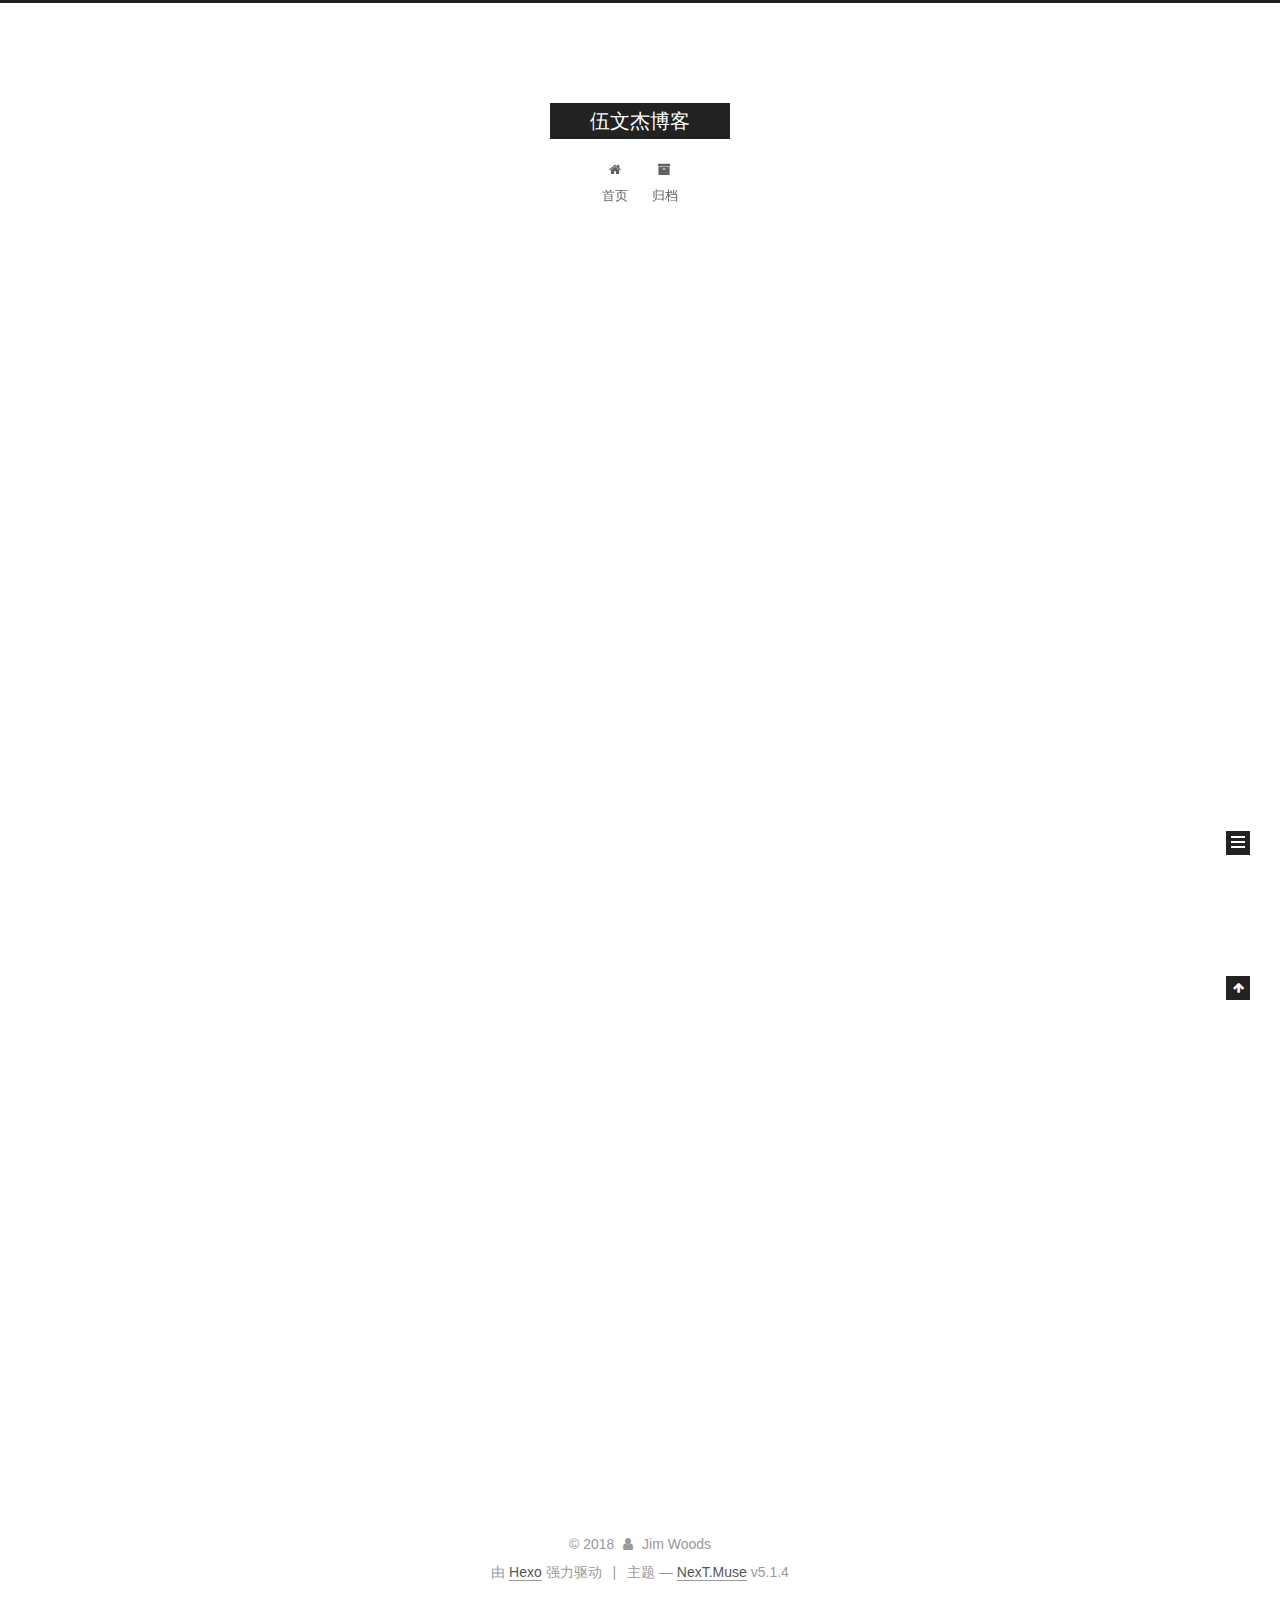
==== commit 2aabf664: "Site updated: 2018-05-26 17:43:22" ====
--- a/index.html
+++ b/index.html
@@ -5,7 +5,7 @@
   
 
 
-<html class="theme-next muse use-motion" lang="zh-CN">
+<html class="theme-next muse use-motion" lang="zh-Hans">
 <head>
   <meta charset="UTF-8"/>
 <meta http-equiv="X-UA-Compatible" content="IE=edge" />
@@ -83,7 +83,7 @@
 <meta property="og:title" content="伍文杰博客">
 <meta property="og:url" content="http://yoursite.com/index.html">
 <meta property="og:site_name" content="伍文杰博客">
-<meta property="og:locale" content="zh-CN">
+<meta property="og:locale" content="zh-Hans">
 <meta name="twitter:card" content="summary">
 <meta name="twitter:title" content="伍文杰博客">
 
@@ -101,7 +101,7 @@
     motion: {"enable":true,"async":false,"transition":{"post_block":"fadeIn","post_header":"slideDownIn","post_body":"slideDownIn","coll_header":"slideLeftIn","sidebar":"slideUpIn"}},
     duoshuo: {
       userId: '0',
-      author: 'Author'
+      author: '博主'
     },
     algolia: {
       applicationID: '',
@@ -133,7 +133,7 @@
 
 </head>
 
-<body itemscope itemtype="http://schema.org/WebPage" lang="zh-CN">
+<body itemscope itemtype="http://schema.org/WebPage" lang="zh-Hans">
 
   
   
@@ -182,7 +182,7 @@
             
               <i class="menu-item-icon fa fa-fw fa-home"></i> <br />
             
-            Home
+            首页
           </a>
         </li>
       
@@ -192,7 +192,7 @@
             
               <i class="menu-item-icon fa fa-fw fa-archive"></i> <br />
             
-            Archives
+            归档
           </a>
         </li>
       
@@ -258,9 +258,9 @@
                 <i class="fa fa-calendar-o"></i>
               </span>
               
-                <span class="post-meta-item-text">Posted on</span>
+                <span class="post-meta-item-text">发表于</span>
               
-              <time title="Post created" itemprop="dateCreated datePublished" datetime="2018-05-26T16:25:30+08:00">
+              <time title="创建于" itemprop="dateCreated datePublished" datetime="2018-05-26T16:25:30+08:00">
                 2018-05-26
               </time>
             
@@ -377,9 +377,9 @@
                 <i class="fa fa-calendar-o"></i>
               </span>
               
-                <span class="post-meta-item-text">Posted on</span>
+                <span class="post-meta-item-text">发表于</span>
               
-              <time title="Post created" itemprop="dateCreated datePublished" datetime="2018-05-26T14:50:49+08:00">
+              <time title="创建于" itemprop="dateCreated datePublished" datetime="2018-05-26T14:50:49+08:00">
                 2018-05-26
               </time>
             
@@ -510,7 +510,7 @@
                 <a href="/archives/">
               
                   <span class="site-state-item-count">2</span>
-                  <span class="site-state-item-name">posts</span>
+                  <span class="site-state-item-name">日志</span>
                 </a>
               </div>
             
@@ -560,7 +560,7 @@
 </div>
 
 
-  <div class="powered-by">Powered by <a class="theme-link" target="_blank" href="https://hexo.io">Hexo</a></div>
+  <div class="powered-by">由 <a class="theme-link" target="_blank" href="https://hexo.io">Hexo</a> 强力驱动</div>
 
 
 
@@ -568,7 +568,7 @@
 
 
 
-  <div class="theme-info">Theme &mdash; <a class="theme-link" target="_blank" href="https://github.com/iissnan/hexo-theme-next">NexT.Muse</a> v5.1.4</div>
+  <div class="theme-info">主题 &mdash; <a class="theme-link" target="_blank" href="https://github.com/iissnan/hexo-theme-next">NexT.Muse</a> v5.1.4</div>
 
 
 
--- a/css/main.css
+++ b/css/main.css
@@ -1822,7 +1822,7 @@
   width: 4px;
   height: 4px;
   border-radius: 50%;
-  background: #70d69c;
+  background: #449824;
 }
 .links-of-blogroll {
   font-size: 13px;
